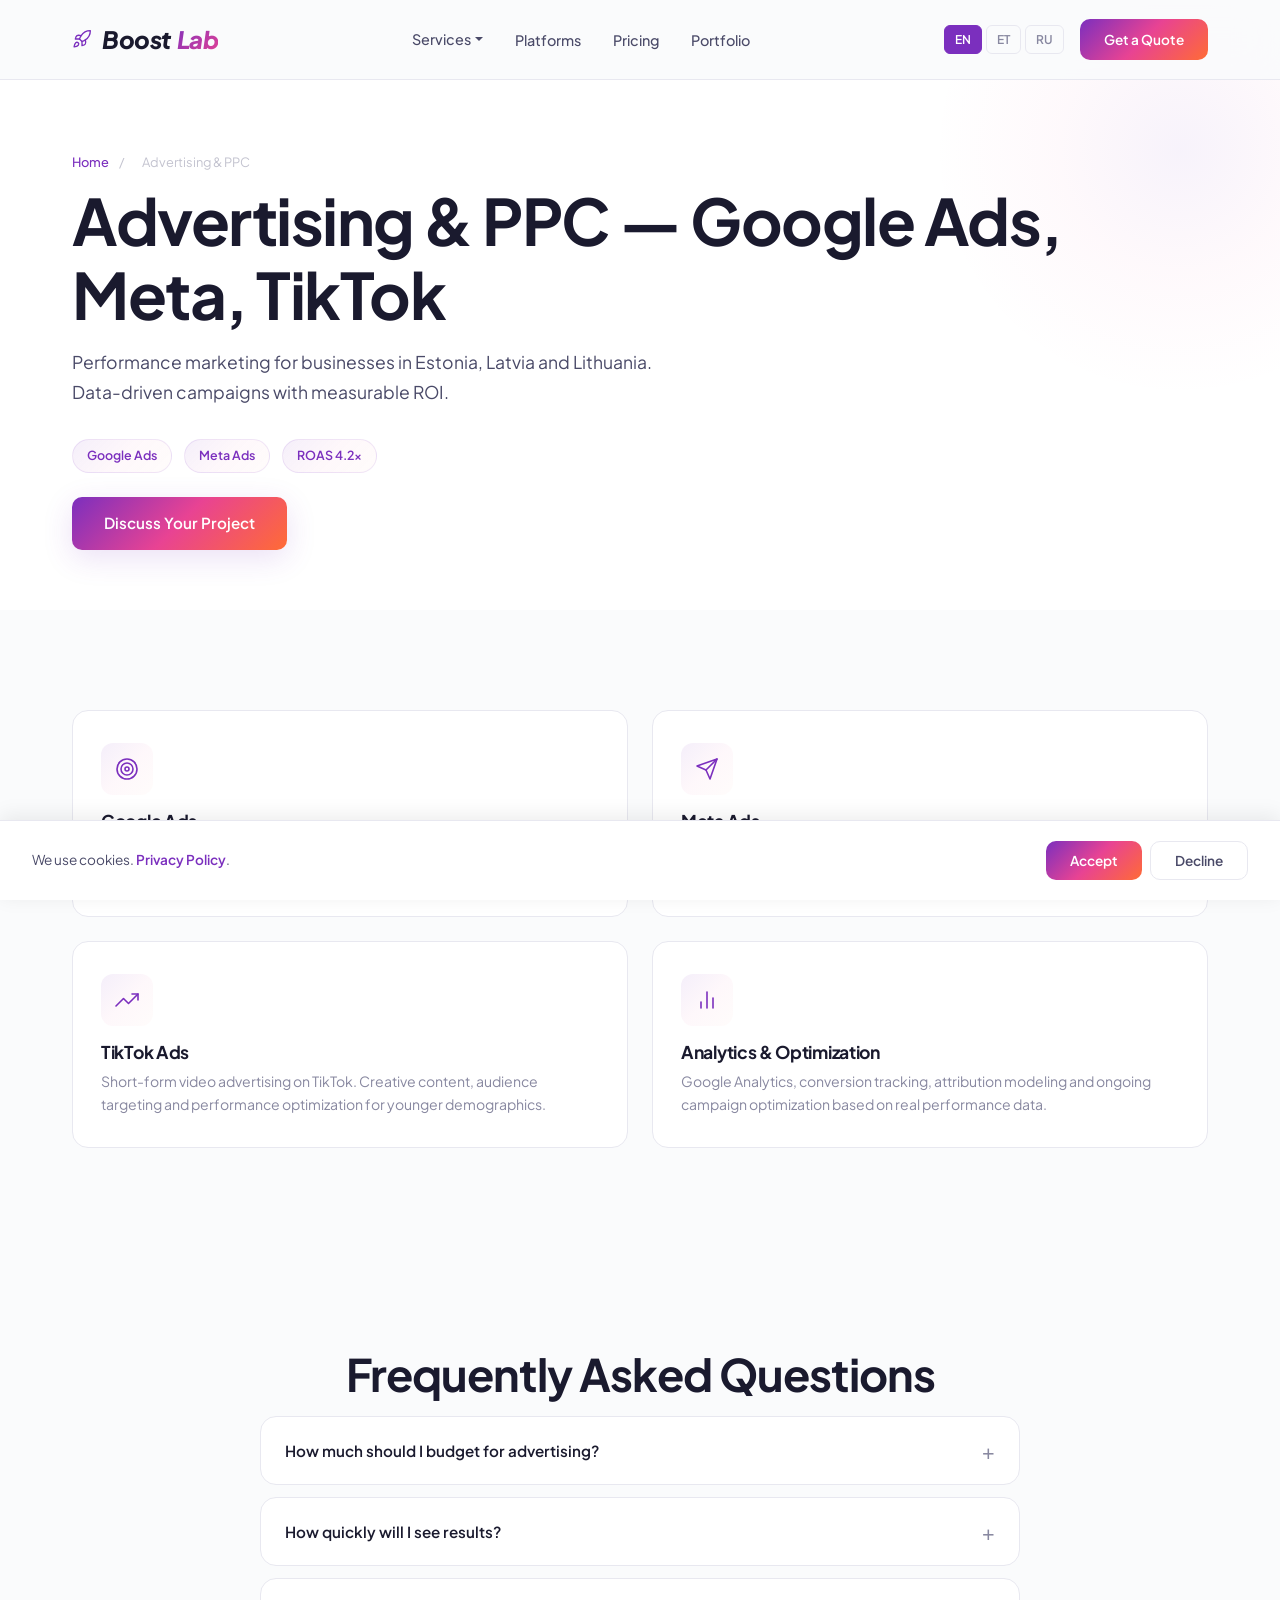
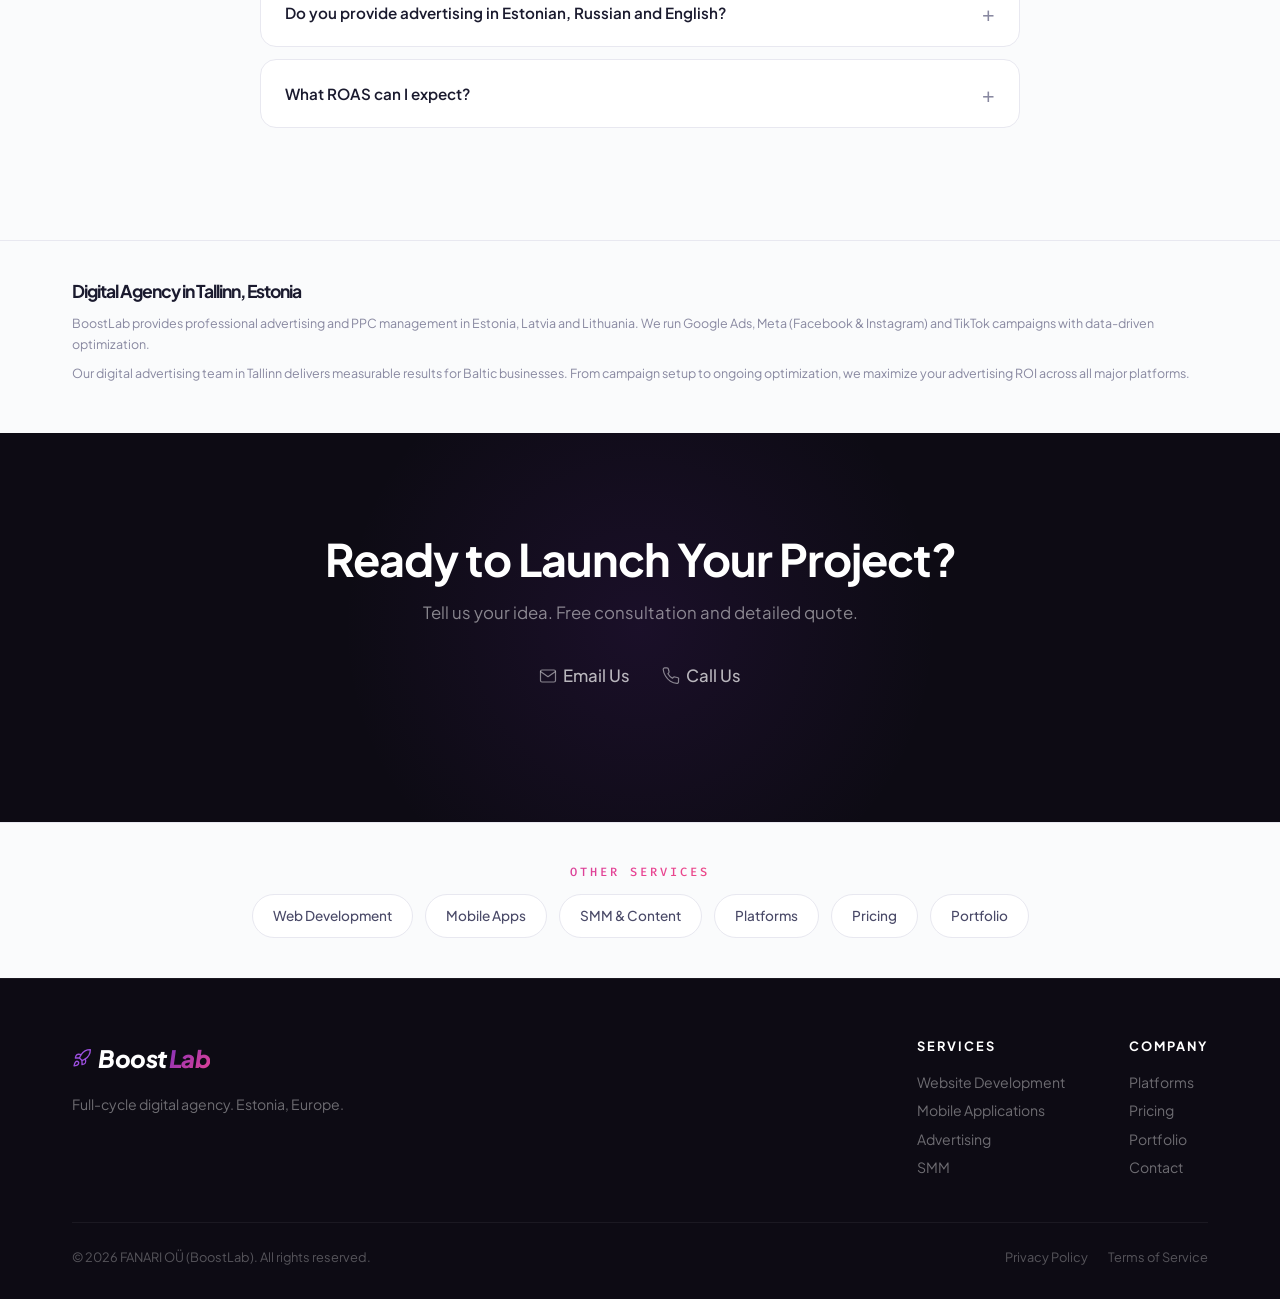
==== advertising.html @ 58efa687 "update" ====
<!DOCTYPE html>
<html lang="en">
<head>
  <meta charset="UTF-8">
  <meta name="viewport" content="width=device-width, initial-scale=1.0">
  <title>Google Ads & PPC Advertising Estonia | BoostLab</title>
  <meta name="description" content="Google Ads, Meta and TikTok advertising in Estonia. PPC campaign setup and management with measurable ROI.">
  <meta name="robots" content="index, follow">
  <meta name="author" content="BoostLab">
  <meta name="theme-color" content="#0f172a">
  <link rel="canonical" href="https://boostlab.lt/advertising.html">
  <link rel="alternate" hreflang="en" href="https://boostlab.lt/advertising.html">
  <link rel="alternate" hreflang="et" href="https://boostlab.lt/advertising.html">
  <link rel="alternate" hreflang="ru" href="https://boostlab.lt/advertising.html">
  <link rel="alternate" hreflang="x-default" href="https://boostlab.lt/advertising.html">
  <meta property="og:title" content="Google Ads & PPC | BoostLab Estonia">
  <meta property="og:description" content="Performance marketing and PPC advertising in the Baltic region.">
  <meta property="og:type" content="website">
  <meta property="og:url" content="https://boostlab.lt/advertising.html">
  <meta property="og:image" content="https://boostlab.lt/og-image.jpg">
  <meta property="og:image:width" content="1200">
  <meta property="og:image:height" content="630">
  <link rel="icon" type="image/png" href="logo.png">
  <link rel="preconnect" href="https://fonts.googleapis.com">
  <link rel="preconnect" href="https://fonts.gstatic.com" crossorigin>
  <link href="https://fonts.googleapis.com/css2?family=Plus+Jakarta+Sans:wght@300;400;500;600;700;800&family=Fira+Code:wght@400;500&display=swap" rel="stylesheet">
  <link rel="stylesheet" href="style.css">
  <script async src="https://www.googletagmanager.com/gtag/js?id=G-5F8H438EKX"></script>
  <script>window.dataLayer=window.dataLayer||[];function gtag(){dataLayer.push(arguments);}gtag("js",new Date());gtag("config","G-5F8H438EKX");gtag("config","AW-18015999232");gtag("config","GT-TQDGLZ8J");</script>
  <script>!function(f,b,e,v,n,t,s){if(f.fbq)return;n=f.fbq=function(){n.callMethod?n.callMethod.apply(n,arguments):n.queue.push(arguments)};if(!f._fbq)f._fbq=n;n.push=n;n.loaded=!0;n.version="2.0";n.queue=[];t=b.createElement(e);t.async=!0;t.src=v;s=b.getElementsByTagName(e)[0];s.parentNode.insertBefore(t,s)}(window,document,"script","https://connect.facebook.net/en_US/fbevents.js");fbq("init","137665235020353");fbq("track","PageView");</script>
  <script type="application/ld+json">{"@context":"https://schema.org","@type":"Service","name":"Digital Advertising & PPC","provider":{"@type":"Organization","name":"BoostLab","url":"https://boostlab.lt"},"description":"Google Ads, Meta and TikTok advertising in Estonia, Latvia and Lithuania","areaServed":[{"@type":"Country","name":"Estonia"},{"@type":"Country","name":"Latvia"},{"@type":"Country","name":"Lithuania"}],"serviceType":"Digital Advertising"}</script>
</head>
<body data-page="advertising">

<svg style="display:none" xmlns="http://www.w3.org/2000/svg"><defs>
  <symbol id="i-trend" viewBox="0 0 24 24" fill="none" stroke="currentColor" stroke-width="1.6" stroke-linecap="round" stroke-linejoin="round"><polyline points="23 6 13.5 15.5 8.5 10.5 1 18"/><polyline points="17 6 23 6 23 12"/></symbol>
  <symbol id="i-target" viewBox="0 0 24 24" fill="none" stroke="currentColor" stroke-width="1.6" stroke-linecap="round" stroke-linejoin="round"><circle cx="12" cy="12" r="10"/><circle cx="12" cy="12" r="6"/><circle cx="12" cy="12" r="2"/></symbol>
  <symbol id="i-send" viewBox="0 0 24 24" fill="none" stroke="currentColor" stroke-width="1.6" stroke-linecap="round" stroke-linejoin="round"><line x1="22" y1="2" x2="11" y2="13"/><polygon points="22 2 15 22 11 13 2 9 22 2"/></symbol>
  <symbol id="i-chart" viewBox="0 0 24 24" fill="none" stroke="currentColor" stroke-width="1.6" stroke-linecap="round" stroke-linejoin="round"><line x1="18" y1="20" x2="18" y2="10"/><line x1="12" y1="20" x2="12" y2="4"/><line x1="6" y1="20" x2="6" y2="14"/></symbol>
  <symbol id="i-rocket" viewBox="0 0 24 24" fill="none" stroke="currentColor" stroke-width="1.6" stroke-linecap="round" stroke-linejoin="round"><path d="M4.5 16.5c-1.5 1.26-2 5-2 5s3.74-.5 5-2c.71-.84.7-2.13-.09-2.91a2.18 2.18 0 0 0-2.91-.09z"/><path d="M12 15l-3-3a22 22 0 0 1 2-3.95A12.88 12.88 0 0 1 22 2c0 2.72-.78 7.5-6 11a22.35 22.35 0 0 1-4 2z"/><path d="M9 12H4s.55-3.03 2-4c1.62-1.08 5 0 5 0"/><path d="M12 15v5s3.03-.55 4-2c1.08-1.62 0-5 0-5"/></symbol>
  <symbol id="i-mail" viewBox="0 0 24 24" fill="none" stroke="currentColor" stroke-width="1.6" stroke-linecap="round" stroke-linejoin="round"><path d="M4 4h16c1.1 0 2 .9 2 2v12c0 1.1-.9 2-2 2H4c-1.1 0-2-.9-2-2V6c0-1.1.9-2 2-2z"/><polyline points="22,6 12,13 2,6"/></symbol>
  <symbol id="i-phone" viewBox="0 0 24 24" fill="none" stroke="currentColor" stroke-width="1.6" stroke-linecap="round" stroke-linejoin="round"><path d="M22 16.92v3a2 2 0 0 1-2.18 2 19.79 19.79 0 0 1-8.63-3.07A19.5 19.5 0 0 1 4.69 12a19.79 19.79 0 0 1-3.07-8.67A2 2 0 0 1 3.6 1.22h3a2 2 0 0 1 2 1.72c.127.96.361 1.903.7 2.81a2 2 0 0 1-.45 2.11L7.91 9a16 16 0 0 0 6 6l1.27-1.27a2 2 0 0 1 2.11-.45c.907.339 1.85.573 2.81.7A2 2 0 0 1 22 16.92z"/></symbol>
</defs></svg>

<nav><div class="nav-inner">
  <a href="/" class="nav-logo"><svg width="20" height="20" class="logo-svg-icon"><use href="#i-rocket"/></svg><span class="logo-boost">Boost</span><span class="logo-lab">Lab</span></a>
  <ul class="nav-links">
    <li class="nav-dropdown"><a href="#" data-i="nav.services">Services</a><div class="nav-dd-menu"><div class="nav-dd-inner"><a href="/web-development.html" data-i="nav.dd.web">Web Development</a><a href="/mobile-apps.html" data-i="nav.dd.mobile">Mobile Apps</a><a href="/advertising.html" data-i="nav.dd.ads">Advertising & PPC</a><a href="/smm-marketing.html" data-i="nav.dd.smm">SMM & Content</a></div></div></li>
    <li><a href="/platforms.html" data-i="nav.platforms">Platforms</a></li>
    <li><a href="/pricing.html" data-i="nav.pricing">Pricing</a></li>
    <li><a href="/#portfolio" data-i="nav.portfolio">Portfolio</a></li>
  </ul>
  <div class="nav-right"><div class="lang-switch"><button class="lang-btn active" data-lang="en">EN</button><button class="lang-btn" data-lang="et">ET</button><button class="lang-btn" data-lang="ru">RU</button></div><a href="/#contact" class="nav-cta" data-i="nav.cta">Get a Quote</a></div>
  <button class="burger" id="burger" aria-label="Menu"><span></span><span></span><span></span></button>
</div></nav>
<div class="mob-menu" id="mobMenu"><a href="/web-development.html" data-i="nav.dd.web">Web Development</a><a href="/mobile-apps.html" data-i="nav.dd.mobile">Mobile Apps</a><a href="/advertising.html" data-i="nav.dd.ads">Advertising & PPC</a><a href="/smm-marketing.html" data-i="nav.dd.smm">SMM & Content</a><a href="/platforms.html" data-i="nav.platforms">Platforms</a><a href="/pricing.html" data-i="nav.pricing">Pricing</a><a href="/#portfolio" data-i="nav.portfolio">Portfolio</a><a href="/#contact" class="nav-cta" data-i="nav.cta">Get a Quote</a><div class="lang-switch" style="margin-top:16px"><button class="lang-btn active" data-lang="en">EN</button><button class="lang-btn" data-lang="et">ET</button><button class="lang-btn" data-lang="ru">RU</button></div></div>

<section class="page-hero"><div class="container">
  <div class="breadcrumbs"><a href="/" data-i="bc.home">Home</a> <span>/</span> <span data-i="nav.dd.ads">Advertising & PPC</span></div>
  <h1 data-i="ads.h1">Advertising & PPC — Google Ads, Meta, TikTok</h1>
  <p class="page-hero-sub" data-i="ads.sub">Performance marketing for businesses in Estonia, Latvia and Lithuania. Data-driven campaigns with measurable ROI.</p>
  <div class="page-hero-badges"><span class="page-hero-badge" data-i="ads.b1">Google Ads</span><span class="page-hero-badge" data-i="ads.b2">Meta Ads</span><span class="page-hero-badge" data-i="ads.b3">ROAS 4.2x</span></div>
  <a href="/#contact" class="btn btn-primary" data-i="hero.cta1">Discuss Your Project</a>
</div></section>

<section class="alt-bg"><div class="container"><div class="feature-grid">
  <div class="feature-block reveal"><div class="card-icon"><svg width="24" height="24"><use href="#i-target"/></svg></div><h3 data-i="ads.f1t">Google Ads</h3><p data-i="ads.f1d">Search, display and shopping campaigns. Keyword research, ad copywriting, bid optimization and conversion tracking for maximum ROI.</p></div>
  <div class="feature-block reveal"><div class="card-icon"><svg width="24" height="24"><use href="#i-send"/></svg></div><h3 data-i="ads.f2t">Meta Ads</h3><p data-i="ads.f2d">Facebook and Instagram advertising. Audience targeting, creative design, A/B testing and retargeting campaigns.</p></div>
  <div class="feature-block reveal"><div class="card-icon"><svg width="24" height="24"><use href="#i-trend"/></svg></div><h3 data-i="ads.f3t">TikTok Ads</h3><p data-i="ads.f3d">Short-form video advertising on TikTok. Creative content, audience targeting and performance optimization for younger demographics.</p></div>
  <div class="feature-block reveal"><div class="card-icon"><svg width="24" height="24"><use href="#i-chart"/></svg></div><h3 data-i="ads.f4t">Analytics & Optimization</h3><p data-i="ads.f4d">Google Analytics, conversion tracking, attribution modeling and ongoing campaign optimization based on real performance data.</p></div>
</div></div></section>

<section class="alt-bg"><div class="container">
  <div class="center"><h2 class="section-title" data-i="pg.faq">Frequently Asked Questions</h2></div>
  <div class="faq-list">
    <div class="faq-item"><button class="faq-q" data-i="ads.faq1q">How much should I budget for advertising?</button><div class="faq-a"><div class="faq-a-inner" data-i="ads.faq1a">We recommend starting with at least €500-1000/month for ad spend plus our management fee. Optimal budgets depend on your industry and goals.</div></div></div>
    <div class="faq-item"><button class="faq-q" data-i="ads.faq2q">How quickly will I see results?</button><div class="faq-a"><div class="faq-a-inner" data-i="ads.faq2a">Google Ads can generate leads from day one. Meta campaigns typically need 2-4 weeks of optimization. Full results are visible after 1-2 months.</div></div></div>
    <div class="faq-item"><button class="faq-q" data-i="ads.faq3q">Do you provide advertising in Estonian, Russian and English?</button><div class="faq-a"><div class="faq-a-inner" data-i="ads.faq3a">Yes, we create multilingual ad campaigns targeting different audiences in Estonia, Latvia, Lithuania and across Europe.</div></div></div>
    <div class="faq-item"><button class="faq-q" data-i="ads.faq4q">What ROAS can I expect?</button><div class="faq-a"><div class="faq-a-inner" data-i="ads.faq4a">Average ROAS across our clients is 4.2x, meaning €4.20 revenue for every €1 spent on ads. Results vary by industry and product.</div></div></div>
  </div>
</div></section>

<section class="seo-text"><div class="container"><h2 data-i="seo.title">Digital Agency in Tallinn, Estonia</h2><p data-i="ads.seo1">BoostLab provides professional advertising and PPC management in Estonia, Latvia and Lithuania. We run Google Ads, Meta (Facebook & Instagram) and TikTok campaigns with data-driven optimization.</p><p data-i="ads.seo2">Our digital advertising team in Tallinn delivers measurable results for Baltic businesses. From campaign setup to ongoing optimization, we maximize your advertising ROI across all major platforms.</p></div></section>

<section class="cta-section"><div class="container"><h2 data-i="cta.t">Ready to Launch Your Project?</h2><p data-i="cta.d">Tell us your idea. Free consultation and detailed quote.</p><div class="cta-contacts"><a href="mailto:info@boostlab.lt" class="cta-ci"><svg width="18" height="18"><use href="#i-mail"/></svg> <span data-i="cta.e">Email Us</span></a><a href="tel:+37256825854" class="cta-ci"><svg width="18" height="18"><use href="#i-phone"/></svg> <span data-i="cta.call">Call Us</span></a></div></div></section>

<section class="internal-links"><div class="container center"><div class="section-label" data-i="pg.other">Other Services</div><div class="links-grid"><a href="/web-development.html" class="link-pill" data-i="nav.dd.web">Web Development</a><a href="/mobile-apps.html" class="link-pill" data-i="nav.dd.mobile">Mobile Apps</a><a href="/smm-marketing.html" class="link-pill" data-i="nav.dd.smm">SMM & Content</a><a href="/platforms.html" class="link-pill" data-i="nav.platforms">Platforms</a><a href="/pricing.html" class="link-pill" data-i="nav.pricing">Pricing</a><a href="/#portfolio" class="link-pill" data-i="nav.portfolio">Portfolio</a></div></div></section>

<footer><div class="container"><div class="footer-top"><div class="footer-brand"><div class="footer-logo"><svg width="20" height="20" class="logo-svg-icon" style="color:#9B4FDE"><use href="#i-rocket"/></svg><span class="logo-boost" style="color:#fff">Boost</span><span class="logo-lab">Lab</span></div><p data-i="ft.d">Full-cycle digital agency. Estonia, Europe.</p></div><div class="footer-cols"><div class="footer-col"><h4 data-i="ft.srv">Services</h4><a href="/web-development.html" data-i="s1t">Website Development</a><a href="/mobile-apps.html" data-i="s2t">Mobile Applications</a><a href="/advertising.html" data-i="s3t">Advertising</a><a href="/smm-marketing.html" data-i="s4t">SMM</a></div><div class="footer-col"><h4 data-i="ft.co">Company</h4><a href="/platforms.html" data-i="nav.platforms">Platforms</a><a href="/pricing.html" data-i="nav.pricing">Pricing</a><a href="/#portfolio" data-i="nav.portfolio">Portfolio</a><a href="/#contact" data-i="ft.cnt">Contact</a></div></div></div><div class="footer-bottom"><p>&copy; 2026 FANARI O&Uuml; (BoostLab). <span data-i="ft.r">All rights reserved.</span></p><div class="footer-legal"><a href="/privacy.html" data-i="ft.pp">Privacy Policy</a><a href="/terms.html" data-i="ft.tos">Terms of Service</a></div></div></div></footer>

<div class="cookie-banner" id="cookieBanner"><p class="cookie-text" data-ih="ck.t">We use cookies. <a href="/privacy.html">Privacy Policy</a>.</p><div class="cookie-btns"><button class="cookie-accept" id="cookieAccept" data-i="ck.a">Accept</button><button class="cookie-decline" id="cookieDecline" data-i="ck.d">Decline</button></div></div>
<script src="i18n.js"></script>
<script src="main.js"></script>
</body>
</html>
---- style.css ----
/* ============================================
   BoostLab - style.css
   Fonts: Plus Jakarta Sans, Fira Code (OFL)
   Colors: Purple/Pink/Orange brand palette
   ============================================ */

/* === RESET & VARIABLES === */
*,*::before,*::after{margin:0;padding:0;box-sizing:border-box}
:root {
    --purple: #7B2FBE;
    --purple-deep: #5B1F94;
    --purple-light: #9B4FDE;
    --orange: #FF6B35;
    --orange-warm: #FF8C42;
    --pink: #E84393;
    --gradient: linear-gradient(135deg, #7B2FBE 0%, #E84393 50%, #FF6B35 100%);
    --gradient-subtle: linear-gradient(135deg, rgba(123,47,190,0.08), rgba(232,67,147,0.04), rgba(255,107,53,0.02));
    --bg: #FAFBFC;
    --bg-white: #FFFFFF;
    --bg-dark: #0D0B14;
    --text-dark: #1A1A2E;
    --text-body: #4A4A68;
    --text-light: #8888A0;
    --border: #E8E8F0;
    --border-hover: #D0D0E0;
    --shadow: 0 4px 16px rgba(0,0,0,0.06);
    --shadow-purple: 0 8px 30px rgba(123,47,190,0.15);
    --radius: 16px;
    --radius-sm: 10px;
    --font: 'Plus Jakarta Sans', 'DM Sans', -apple-system, BlinkMacSystemFont, sans-serif;
    --font-mono: 'Fira Code', monospace;
    --max-w: 1200px;
    --nav-h: 80px;
}

html { scroll-behavior: smooth }
body {
    font-family: var(--font);
    color: var(--text-body);
    background: var(--bg);
    line-height: 1.6;
    -webkit-font-smoothing: antialiased;
    overflow-x: hidden;
}
img { max-width: 100%; display: block }
a { text-decoration: none; color: inherit }
ul { list-style: none }

/* === TYPOGRAPHY === */
h1, h2, h3, h4 { color: var(--text-dark); font-weight: 700; line-height: 1.15 }
h1 { font-size: clamp(2.4rem, 5.5vw, 4rem); letter-spacing: -1.5px }
h2 { font-size: clamp(1.8rem, 3.5vw, 2.8rem); letter-spacing: -1px }
h3 { font-size: 1.25rem; letter-spacing: -0.3px }

/* === LAYOUT === */
.container { max-width: var(--max-w); margin: 0 auto; padding: 0 32px }
section { padding: 100px 0 }
.center { text-align: center }
.center-desc { text-align: center; margin-left: auto; margin-right: auto }
.alt-bg { background: var(--bg) }

.section-label {
    font-family: var(--font-mono);
    font-size: 0.75rem;
    font-weight: 500;
    text-transform: uppercase;
    letter-spacing: 3px;
    background: var(--gradient);
    -webkit-background-clip: text;
    -webkit-text-fill-color: transparent;
    background-clip: text;
    margin-bottom: 12px;
}
.section-title { margin-bottom: 16px }
.section-desc {
    color: var(--text-light);
    font-size: 1.05rem;
    max-width: 560px;
    line-height: 1.7;
    margin-bottom: 48px;
    font-weight: 400;
}

.grid-2 { display: grid; grid-template-columns: repeat(2, 1fr); gap: 20px }
.grid-3 { display: grid; grid-template-columns: repeat(3, 1fr); gap: 20px }
.grid-4 { display: grid; grid-template-columns: repeat(4, 1fr); gap: 24px }

/* === BUTTONS === */
.btn {
    display: inline-flex; align-items: center; gap: 8px;
    padding: 14px 32px; border-radius: var(--radius-sm);
    font-weight: 600; font-size: 0.95rem;
    transition: all 0.3s ease; cursor: pointer;
    border: none; font-family: var(--font);
}
.btn-primary {
    background: var(--gradient); color: #fff;
    box-shadow: var(--shadow-purple);
}
.btn-primary:hover { transform: translateY(-2px); box-shadow: 0 12px 36px rgba(123,47,190,0.25) }
.btn-outline {
    background: transparent; color: var(--text-dark);
    border: 1.5px solid var(--border);
}
.btn-outline:hover { border-color: var(--purple); color: var(--purple) }
.btn-outline-light { color: #fff; border-color: rgba(255,255,255,0.2) }
.btn-outline-light:hover { border-color: #fff; color: #fff }

/* === NAVIGATION === */
nav {
    position: fixed; top: 0; left: 0; right: 0; z-index: 1000;
    height: var(--nav-h);
    background: rgba(250,251,252,0.85);
    backdrop-filter: blur(20px);
    border-bottom: 1px solid var(--border);
}
.nav-inner {
    max-width: var(--max-w); margin: 0 auto; padding: 0 32px;
    height: 100%; display: flex; align-items: center; justify-content: space-between;
}
.nav-logo { display: flex; align-items: center; gap: 2px; font-size: 1.5rem; font-weight: 800; letter-spacing: -0.5px; font-style: italic; text-decoration: none }
.logo-icon { font-style: normal; font-size: 1.3rem; margin-right: 4px }
.logo-boost { color: var(--text-dark) }
.logo-lab { background: linear-gradient(135deg, #7B2FBE, #E84393); -webkit-background-clip: text; -webkit-text-fill-color: transparent; background-clip: text }
.footer-logo { display: flex; align-items: center; gap: 2px; font-size: 1.5rem; font-weight: 800; letter-spacing: -0.5px; font-style: italic; margin-bottom: 16px }
.footer-logo .logo-boost { color: #fff }
.footer-logo .logo-icon { font-style: normal; font-size: 1.3rem; margin-right: 4px }


.nav-links { display: flex; align-items: center; gap: 32px }
.nav-links a { font-size: 0.9rem; font-weight: 500; color: var(--text-body); transition: color 0.3s }
.nav-links a:hover { color: var(--purple) }
.nav-right { display: flex; align-items: center; gap: 16px }

.lang-switch { display: flex; gap: 4px }
.lang-btn {
    padding: 6px 10px; border-radius: 6px; font-size: 0.75rem; font-weight: 600;
    background: transparent; border: 1px solid var(--border); color: var(--text-light);
    cursor: pointer; transition: all 0.2s; font-family: var(--font);
}
.lang-btn.active { background: var(--purple); color: #fff; border-color: var(--purple) }
.lang-btn:hover:not(.active) { border-color: var(--purple); color: var(--purple) }

.nav-cta {
    background: var(--gradient); color: #fff;
    padding: 10px 24px; border-radius: var(--radius-sm);
    font-weight: 600; font-size: 0.85rem;
    transition: all 0.3s; border: none; cursor: pointer; font-family: var(--font);
}
.nav-cta:hover { box-shadow: var(--shadow-purple); transform: translateY(-1px) }

.burger { display: none; background: none; border: none; cursor: pointer; padding: 4px; flex-direction: column; gap: 5px }
.burger span { width: 22px; height: 2px; background: var(--text-dark); border-radius: 2px; transition: all 0.3s }

.mob-menu { display: none }
.mob-menu.open {
    display: flex; flex-direction: column; gap: 16px;
    position: fixed; top: var(--nav-h); left: 0; right: 0; bottom: 0;
    background: rgba(250,251,252,0.98); backdrop-filter: blur(20px);
    padding: 32px; z-index: 999;
}
.mob-menu a { font-size: 1.1rem; font-weight: 600; color: var(--text-dark); padding: 12px 0; border-bottom: 1px solid var(--border) }

/* === HERO === */
.hero {
    min-height: 100vh; display: flex; align-items: center;
    padding-top: var(--nav-h); position: relative; overflow: hidden; background: #fff;
}
.hero::before {
    content: ''; position: absolute; top: -200px; right: -200px;
    width: 700px; height: 700px; border-radius: 50%;
    background: radial-gradient(circle, rgba(123,47,190,0.06), rgba(232,67,147,0.03), transparent 70%);
    pointer-events: none;
}
.hero .container { display: flex; align-items: center; gap: 60px; position: relative; z-index: 1 }
.hero-text { flex: 1 }
.hero-visual { flex: 1; display: flex; justify-content: center }

.hero-badge {
    display: inline-flex; align-items: center; gap: 8px;
    background: var(--gradient-subtle); border: 1px solid rgba(123,47,190,0.12);
    padding: 8px 18px; border-radius: 50px; font-size: 0.8rem; font-weight: 600;
    color: var(--purple); margin-bottom: 24px;
}
.hero-badge::before {
    content: ''; width: 6px; height: 6px; background: var(--purple);
    border-radius: 50%; animation: pulse-dot 2s ease-in-out infinite;
}
@keyframes pulse-dot {
    0%, 100% { opacity: 1; transform: scale(1) }
    50% { opacity: 0.5; transform: scale(1.4) }
}

.gradient-text {
    background: var(--gradient);
    -webkit-background-clip: text; -webkit-text-fill-color: transparent; background-clip: text;
}
.hero-sub { font-size: 1.15rem; color: var(--text-body); max-width: 520px; margin-bottom: 36px; line-height: 1.7; font-weight: 400 }
.hero-buttons { display: flex; gap: 12px; flex-wrap: wrap; margin-bottom: 48px }
.hero-stats { display: flex; gap: 40px }
.stat-num { font-size: 1.8rem; font-weight: 800; color: var(--text-dark); letter-spacing: -1px }
.stat-label { font-size: 0.8rem; color: var(--text-light); font-weight: 500 }

/* Hero floating cards */
.hero-cards { position: relative; width: 420px; height: 420px }
.float-card {
    position: absolute; background: var(--bg-white); border: 1px solid var(--border);
    border-radius: var(--radius); padding: 20px 24px; box-shadow: var(--shadow);
    transition: transform 0.3s;
}
.float-card:hover { transform: translateY(-4px) !important }
.fc1 { top: 0; left: 20px; animation: float-a 6s ease-in-out infinite }
.fc2 { top: 80px; right: 0; animation: float-b 7s ease-in-out infinite }
.fc3 { bottom: 80px; left: 0; animation: float-a 5s ease-in-out infinite 1s }
.fc4 { bottom: 0; right: 40px; animation: float-b 8s ease-in-out infinite 0.5s }
@keyframes float-a { 0%,100% { transform: translateY(0) } 50% { transform: translateY(-12px) } }
@keyframes float-b { 0%,100% { transform: translateY(0) } 50% { transform: translateY(-8px) } }
.fc-icon { font-size: 1.4rem; margin-bottom: 8px }
.fc-title { font-size: 0.85rem; font-weight: 700; color: var(--text-dark); margin-bottom: 2px }
.fc-sub { font-size: 0.75rem; color: var(--text-light) }
.fc-bar { height: 4px; border-radius: 2px; background: var(--border); margin-top: 10px; overflow: hidden }
.fc-bar-fill { height: 100%; border-radius: 2px; background: var(--gradient) }

/* === TRUST BAR === */
.trust-bar { padding: 48px 0; border-top: 1px solid var(--border); border-bottom: 1px solid var(--border); background: var(--bg-white) }
.trust-inner { text-align: center }
.trust-label { font-size: 0.8rem; color: var(--text-light); font-weight: 500; text-transform: uppercase; letter-spacing: 2px; margin-bottom: 24px }
.trust-logos { display: flex; align-items: center; justify-content: center; gap: 48px; flex-wrap: wrap; opacity: 0.3; filter: grayscale(1) }
.trust-logos span { font-size: 1.3rem; font-weight: 800; letter-spacing: -0.5px; color: var(--text-dark) }

/* === SERVICE CARDS === */
.service-card {
    background: var(--bg-white); border: 1px solid var(--border); border-radius: var(--radius);
    padding: 36px 32px; transition: all 0.3s ease; position: relative; overflow: hidden;
}
.service-card::after {
    content: ''; position: absolute; top: 0; left: 0; right: 0; height: 3px;
    background: var(--gradient); opacity: 0; transition: opacity 0.3s;
}
.service-card:hover { border-color: var(--border-hover); box-shadow: var(--shadow); transform: translateY(-4px) }
.service-card:hover::after { opacity: 1 }
.card-icon {
    width: 52px; height: 52px; border-radius: 12px;
    background: var(--gradient-subtle); display: flex; align-items: center; justify-content: center;
    font-size: 1.4rem; margin-bottom: 20px;
    color: var(--purple);
}
.card-icon svg { flex-shrink: 0 }
.fc-icon { color: var(--purple) }
.fc-icon svg { display: block }
.sup-icon { color: var(--purple) }
.sup-icon svg { display: block }
.ready-icon {
    width: 52px; height: 52px; border-radius: 12px;
    background: rgba(255,255,255,0.08); border: 1px solid rgba(255,255,255,0.12);
    display: flex; align-items: center; justify-content: center;
    color: rgba(255,255,255,0.7); margin-bottom: 16px;
}
.ready-icon svg { display: block }
/* Logo SVG icon */
.logo-svg-icon { color: var(--purple); flex-shrink: 0; margin-right: 4px }
.nav-logo { gap: 6px }
/* Price list SVG checkmarks */
.price-features li { font-size: 0.88rem; color: var(--text-body); padding: 7px 0; display: flex; align-items: center; gap: 10px; border-bottom: 1px solid var(--border) }
.price-features li svg { flex-shrink: 0; color: var(--purple) }
.price-features li span { flex: 1 }
/* CTA contact SVG icons */
.cta-ci svg { flex-shrink: 0; opacity: 0.7 }
.service-card p { font-size: 0.9rem; color: var(--text-light); line-height: 1.6 }
.tags { display: flex; flex-wrap: wrap; gap: 6px; margin-top: 16px }
.tag {
    font-size: 0.7rem; font-weight: 600; padding: 4px 10px; border-radius: 50px;
    background: rgba(123,47,190,0.06); color: var(--purple);
}

/* === DARK SECTION (Ready Projects) === */
.dark-section { background: var(--bg-dark); color: #fff; position: relative; overflow: hidden }
.dark-section::before {
    content: ''; position: absolute; top: 0; right: 0; width: 600px; height: 600px;
    background: radial-gradient(circle, rgba(123,47,190,0.15), transparent 70%); pointer-events: none;
}
.dark-section .section-title { color: #fff }
.dark-section .section-desc { color: rgba(255,255,255,0.5) }

.ready-card {
    background: rgba(255,255,255,0.04); border: 1px solid rgba(255,255,255,0.08);
    border-radius: var(--radius); padding: 36px 32px; transition: all 0.4s ease;
}
.ready-card:hover { background: rgba(255,255,255,0.07); border-color: rgba(123,47,190,0.4); transform: translateY(-4px) }
.ready-emoji { font-size: 2rem; margin-bottom: 16px } /* legacy, now replaced by .ready-icon */
.ready-card h3 { color: #fff; margin-bottom: 8px; font-size: 1.15rem }
.ready-card > p { color: rgba(255,255,255,0.5); font-size: 0.88rem; line-height: 1.6; margin-bottom: 20px }
.ready-price {
    font-size: 1.6rem; font-weight: 800;
    background: var(--gradient); -webkit-background-clip: text; -webkit-text-fill-color: transparent; background-clip: text;
    margin-bottom: 4px;
}
.ready-note { font-size: 0.78rem; color: rgba(255,255,255,0.35) }
.ready-features { margin-top: 16px; display: flex; flex-direction: column; gap: 6px }
.ready-features span { font-size: 0.82rem; color: rgba(255,255,255,0.55); display: flex; align-items: center; gap: 8px }
.ready-features span::before { content: '\2713'; color: var(--purple-light); font-weight: 700; font-size: 0.75rem }

.addon-bar {
    margin-top: 40px; padding: 28px 32px;
    background: rgba(255,255,255,0.03); border: 1px solid rgba(255,255,255,0.08);
    border-radius: var(--radius); display: flex; align-items: center; justify-content: space-between;
    flex-wrap: wrap; gap: 20px; position: relative; z-index: 1;
}
.addon-text h4 { color: #fff; font-size: 1rem; margin-bottom: 4px }
.addon-text p { color: rgba(255,255,255,0.4); font-size: 0.88rem }
.addon-prices { display: flex; gap: 24px }
.addon-item { text-align: center }
.addon-val { font-size: 1.2rem; font-weight: 800; color: #fff }
.addon-label { font-size: 0.72rem; color: rgba(255,255,255,0.4); text-transform: uppercase; letter-spacing: 1px }

/* === PRICING CARDS === */
.price-card {
    background: var(--bg-white); border: 1px solid var(--border); border-radius: var(--radius);
    padding: 40px 32px; transition: all 0.3s ease; position: relative;
}
.price-card.featured { border-color: var(--purple); box-shadow: var(--shadow-purple) }
.price-badge {
    position: absolute; top: -1px; right: 24px;
    background: var(--gradient); color: #fff; font-size: 0.68rem; font-weight: 700;
    padding: 6px 14px; border-radius: 0 0 8px 8px; text-transform: uppercase; letter-spacing: 1px;
}
.price-tier { font-size: 0.8rem; font-weight: 700; text-transform: uppercase; letter-spacing: 2px; color: var(--purple); margin-bottom: 8px }
.price-value { font-size: 2.4rem; font-weight: 800; color: var(--text-dark); letter-spacing: -1px; margin-bottom: 4px }
.price-desc { font-size: 0.88rem; color: var(--text-light); margin-bottom: 24px; line-height: 1.6 }
.price-features { margin-bottom: 28px }
.price-btn { display: block; text-align: center; padding: 13px; border-radius: var(--radius-sm); font-weight: 600; font-size: 0.9rem; transition: all 0.3s }
.price-card:not(.featured) .price-btn { border: 1.5px solid var(--border); color: var(--text-dark) }
.price-card:not(.featured) .price-btn:hover { border-color: var(--purple); color: var(--purple) }
.price-card.featured .price-btn { background: var(--gradient); color: #fff; box-shadow: var(--shadow-purple) }
.pricing-note { text-align: center; margin-top: 32px; padding: 20px; background: var(--gradient-subtle); border-radius: var(--radius-sm); font-size: 0.9rem; color: var(--text-body) }

/* === SMM CARDS === */
.smm-card {
    background: var(--bg-white); border: 1px solid var(--border); border-radius: var(--radius);
    padding: 36px 32px; transition: all 0.3s ease;
}
.smm-card:hover { border-color: var(--border-hover); box-shadow: var(--shadow); transform: translateY(-3px) }
.smm-card.featured { border-color: var(--purple); box-shadow: var(--shadow-purple) }
.smm-tier { font-size: 0.78rem; font-weight: 700; text-transform: uppercase; letter-spacing: 2px; color: var(--orange); margin-bottom: 8px }
.smm-card.featured .smm-tier { color: var(--purple) }
.smm-price { font-size: 1.6rem; font-weight: 800; color: var(--text-dark); margin-bottom: 4px }
.smm-price span { font-size: 0.8rem; font-weight: 400; color: var(--text-light) }
.smm-card > p { font-size: 0.85rem; color: var(--text-light); margin-bottom: 20px; line-height: 1.6 }
.smm-features { margin-bottom: 24px }
.smm-features li { font-size: 0.85rem; color: var(--text-body); padding: 6px 0; display: flex; align-items: center; gap: 8px }
.smm-features li::before { content: '\2713'; color: var(--orange); font-weight: 700; font-size: 0.75rem }
.smm-card.featured .smm-features li::before { color: var(--purple) }

/* === CALCULATOR === */
.calc-wrapper {
    max-width: 800px; margin: 0 auto;
    background: var(--bg-white); border: 1px solid var(--border); border-radius: 20px;
    padding: 48px; box-shadow: 0 12px 40px rgba(0,0,0,0.08); position: relative; overflow: hidden;
}
.calc-wrapper::before { content: ''; position: absolute; top: 0; left: 0; right: 0; height: 4px; background: var(--gradient) }
.calc-group { margin-bottom: 28px }
.calc-label { font-size: 0.85rem; font-weight: 600; color: var(--text-dark); margin-bottom: 10px; display: block }
.calc-options { display: flex; flex-wrap: wrap; gap: 8px }
.calc-opt {
    padding: 10px 20px; border-radius: var(--radius-sm); font-size: 0.85rem; font-weight: 500;
    border: 1.5px solid var(--border); background: var(--bg); color: var(--text-body);
    cursor: pointer; transition: all 0.2s; font-family: var(--font);
}
.calc-opt:hover { border-color: var(--purple); color: var(--purple) }
.calc-opt.selected { background: var(--purple); color: #fff; border-color: var(--purple) }
.calc-checks { display: flex; flex-wrap: wrap; gap: 10px }
.calc-check {
    display: flex; align-items: center; gap: 8px;
    padding: 10px 16px; border-radius: var(--radius-sm);
    border: 1.5px solid var(--border); background: var(--bg);
    cursor: pointer; transition: all 0.2s; font-size: 0.85rem; color: var(--text-body);
}
.calc-check:hover { border-color: var(--purple) }
.calc-check.checked { border-color: var(--purple); background: rgba(123,47,190,0.05); color: var(--purple) }
.calc-check input { display: none }
.calc-divider { height: 1px; background: var(--border); margin: 28px 0 }
.calc-result { text-align: center; padding: 32px; background: var(--gradient-subtle); border-radius: var(--radius) }
.calc-result-label { font-size: 0.85rem; color: var(--text-light); margin-bottom: 8px }
.calc-result-price {
    font-size: 2.8rem; font-weight: 800;
    background: var(--gradient); -webkit-background-clip: text; -webkit-text-fill-color: transparent; background-clip: text;
    margin-bottom: 8px;
}
.calc-result-note { font-size: 0.82rem; color: var(--text-light) }

/* === PORTFOLIO === */
.folio-card {
    background: var(--bg-white); border: 1px solid var(--border); border-radius: var(--radius);
    overflow: hidden; transition: all 0.3s ease;
}
.folio-card:hover { box-shadow: 0 12px 40px rgba(0,0,0,0.08); transform: translateY(-4px) }
.folio-img { height: 220px; display: flex; align-items: center; justify-content: center; position: relative; overflow: hidden }
.folio-icon { font-size: 3rem; opacity: 0.6 }
.folio-mockup { width: 85%; height: auto; opacity: 0.8; transition: transform 0.3s }
.folio-card:hover .folio-mockup { transform: scale(1.03) }
.folio-overlay {
    position: absolute; inset: 0;
    background: linear-gradient(135deg, rgba(123,47,190,0.85), rgba(232,67,147,0.7));
    display: flex; align-items: center; justify-content: center;
    opacity: 0; transition: opacity 0.3s;
}
.folio-card:hover .folio-overlay { opacity: 1 }
.folio-overlay span { color: #fff; font-weight: 600; font-size: 0.9rem; border: 1.5px solid #fff; padding: 10px 24px; border-radius: var(--radius-sm) }
.folio-info { padding: 24px 28px }
.folio-info h3 { margin-top: 8px; margin-bottom: 6px }
.folio-info p { font-size: 0.85rem; color: var(--text-light); line-height: 1.5 }

/* === SUPPORT === */
.support-layout { display: grid; grid-template-columns: 1fr 1fr; gap: 48px; align-items: center }
.support-features { display: flex; flex-direction: column; gap: 20px }
.sup-feat { display: flex; gap: 16px; align-items: flex-start }
.sup-icon {
    width: 44px; height: 44px; border-radius: 12px; flex-shrink: 0;
    background: var(--gradient-subtle); display: flex; align-items: center; justify-content: center; font-size: 1.2rem;
}
.sup-feat h4 { font-size: 1rem; margin-bottom: 4px }
.sup-feat p { font-size: 0.88rem; color: var(--text-light); line-height: 1.5 }
.support-cta-box {
    background: var(--bg); border: 1px solid var(--border); border-radius: var(--radius);
    padding: 40px; text-align: center;
}
.support-cta-box h3 { font-size: 1.4rem; margin-bottom: 12px }
.support-cta-box > p { color: var(--text-light); font-size: 0.92rem; margin-bottom: 24px; line-height: 1.6 }

/* === PROCESS === */
.process-step { text-align: center; padding: 28px 20px }
.step-num {
    font-size: 3.5rem; font-weight: 900;
    background: var(--gradient); -webkit-background-clip: text; -webkit-text-fill-color: transparent; background-clip: text;
    opacity: 0.15; line-height: 1; margin-bottom: 12px;
}
.process-step p { font-size: 0.85rem; color: var(--text-light); line-height: 1.5 }

/* === CTA SECTION === */
.cta-section {
    background: var(--bg-dark); padding: 100px 0; text-align: center;
    position: relative; overflow: hidden;
}
.cta-section::before {
    content: ''; position: absolute; top: 50%; left: 50%; transform: translate(-50%, -50%);
    width: 600px; height: 600px; border-radius: 50%;
    background: radial-gradient(circle, rgba(123,47,190,0.12), transparent 70%); pointer-events: none;
}
.cta-section h2 { color: #fff; margin-bottom: 16px; position: relative; z-index: 1 }
.cta-section > div > p { color: rgba(255,255,255,0.5); font-size: 1.05rem; margin-bottom: 36px; max-width: 500px; margin-left: auto; margin-right: auto; position: relative; z-index: 1 }
.cta-buttons { display: flex; gap: 12px; justify-content: center; flex-wrap: wrap; position: relative; z-index: 1 }
.cta-contacts { display: flex; gap: 32px; justify-content: center; flex-wrap: wrap; margin-bottom: 32px; position: relative; z-index: 1 }
.cta-ci { color: rgba(255,255,255,0.7); font-size: 1.05rem; font-weight: 500; transition: color 0.3s; display: flex; align-items: center; gap: 6px }
.cta-ci:hover { color: #fff }

/* === FOOTER === */
footer { background: var(--bg-dark); border-top: 1px solid rgba(255,255,255,0.06); padding: 60px 0 32px }
.footer-top { display: flex; justify-content: space-between; gap: 40px; flex-wrap: wrap; margin-bottom: 40px }
.footer-brand { max-width: 300px }
.footer-brand img { display: none }
.footer-brand p { color: rgba(255,255,255,0.4); font-size: 0.88rem; line-height: 1.6 }
.footer-cols { display: flex; gap: 64px }
.footer-col h4 { color: #fff; font-size: 0.8rem; text-transform: uppercase; letter-spacing: 2px; font-weight: 700; margin-bottom: 14px }
.footer-col a { display: block; color: rgba(255,255,255,0.4); font-size: 0.88rem; padding: 3px 0; transition: color 0.3s }
.footer-col a:hover { color: var(--purple-light) }
.footer-bottom { border-top: 1px solid rgba(255,255,255,0.06); padding-top: 24px; display: flex; justify-content: space-between; align-items: center; flex-wrap: wrap; gap: 12px }
.footer-bottom p { color: rgba(255,255,255,0.3); font-size: 0.8rem }
.footer-legal { display: flex; gap: 20px }
.footer-legal a { color: rgba(255,255,255,0.3); font-size: 0.8rem; transition: color 0.3s }
.footer-legal a:hover { color: rgba(255,255,255,0.6) }

/* === COOKIE BANNER === */
.cookie-banner {
    position: fixed; bottom: 0; left: 0; right: 0; z-index: 99999;
    background: var(--bg-white); border-top: 1px solid var(--border);
    padding: 20px 32px; display: flex; align-items: center; justify-content: space-between;
    gap: 20px; box-shadow: 0 -4px 20px rgba(0,0,0,0.08); flex-wrap: wrap;
}
.cookie-banner.hidden { display: none }
.cookie-text { font-size: 0.85rem; color: var(--text-body); max-width: 700px; line-height: 1.5 }
.cookie-text a { color: var(--purple); font-weight: 600 }
.cookie-btns { display: flex; gap: 8px; flex-shrink: 0 }
.cookie-accept, .cookie-decline {
    padding: 10px 24px; border-radius: var(--radius-sm); font-size: 0.85rem;
    font-weight: 600; cursor: pointer; font-family: var(--font);
}
.cookie-accept { background: var(--gradient); color: #fff; border: none }
.cookie-decline { background: transparent; color: var(--text-body); border: 1.5px solid var(--border) }

/* === ANIMATIONS === */
.reveal { opacity: 0; transform: translateY(28px); transition: all 0.6s cubic-bezier(0.16, 1, 0.3, 1) }
.reveal.visible { opacity: 1; transform: translateY(0) }
/* Fallback if JS fails */
.no-js .reveal { opacity: 1; transform: none }

/* === RESPONSIVE === */
@media (max-width: 1024px) {
    .hero .container { flex-direction: column; text-align: center; gap: 40px }
    .hero-sub { margin-left: auto; margin-right: auto }
    .hero-buttons { justify-content: center }
    .hero-stats { justify-content: center }
    .hero-cards { width: 340px; height: 340px }
    .grid-3 { grid-template-columns: repeat(2, 1fr) }
    .grid-4 { grid-template-columns: repeat(2, 1fr) }
    .support-layout { grid-template-columns: 1fr }
}
@media (max-width: 768px) {

    section { padding: 48px 0 }
    .container { padding: 0 16px }
    .nav-links { display: none }
    .burger { display: flex }
    .grid-3 { grid-template-columns: 1fr 1fr; gap: 12px }
    .grid-2 { grid-template-columns: 1fr 1fr; gap: 12px }
    .grid-4 { grid-template-columns: 1fr 1fr; gap: 12px }
    .hero { min-height: auto; padding-top: 90px; padding-bottom: 40px }
    .hero-cards { display: none }
    .hero-stats { flex-wrap: wrap; gap: 16px }
    .stat-num { font-size: 1.4rem }
    .stat-label { font-size: 0.7rem }
    h1 { font-size: 2rem }
    h2 { font-size: 1.5rem }
    .section-title { margin-bottom: 10px }
    .section-desc { margin-bottom: 28px; font-size: 0.9rem }
    .hero-sub { font-size: 0.95rem; margin-bottom: 24px }
    .hero-buttons { margin-bottom: 32px }
    .hero-buttons .btn { padding: 12px 24px; font-size: 0.85rem }
    .service-card { padding: 20px 16px }
    .service-card p { font-size: 0.8rem }
    .card-icon { width: 40px; height: 40px; font-size: 1.1rem; margin-bottom: 12px }
    .ready-card { padding: 20px 16px }
    .ready-card > p { font-size: 0.78rem; margin-bottom: 12px }
    .ready-emoji { font-size: 1.5rem; margin-bottom: 10px }
    .ready-price { font-size: 1.3rem }
    .ready-features span { font-size: 0.72rem }
    .price-card { padding: 24px 16px }
    .price-value { font-size: 1.8rem }
    .price-desc { font-size: 0.78rem; margin-bottom: 16px }
    .price-features li { font-size: 0.78rem; padding: 5px 0 }
    .smm-card { padding: 24px 16px }
    .smm-price { font-size: 1.3rem }
    .smm-features li { font-size: 0.78rem }
    .folio-img { height: 140px }
    .folio-info { padding: 16px }
    .folio-info h3 { font-size: 1rem }
    .folio-info p { font-size: 0.78rem }
    .calc-wrapper { padding: 24px 16px }
    .calc-opt { padding: 8px 14px; font-size: 0.78rem }
    .calc-check { padding: 8px 12px; font-size: 0.78rem }
    .calc-result-price { font-size: 2.2rem }
    .process-step { padding: 16px 12px }
    .step-num { font-size: 2.5rem }
    .support-layout { gap: 24px }
    .support-cta-box { padding: 24px }
    .footer-cols { flex-direction: column; gap: 24px }
    .footer-top { gap: 24px }
    .addon-prices { flex-direction: row; gap: 16px }
    .addon-bar { flex-direction: column; text-align: center; padding: 20px }
    .cta-section { padding: 60px 0 }
    .cta-contacts { gap: 16px; flex-direction: column; align-items: center }
    .cta-ci { font-size: 0.9rem }
    .trust-logos { gap: 24px }
    .trust-logos span { font-size: 1rem }
    .tags { gap: 4px }
    .tag { font-size: 0.6rem; padding: 3px 8px }
    .cookie-banner { padding: 14px 16px; gap: 12px }
    .cookie-text { font-size: 0.78rem }
}
@media (max-width: 480px) {
    .grid-4 { grid-template-columns: 1fr }
}
/* === MOBILE FIXES (priority overrides) === */
@media (max-width: 768px) {
    /* Nav compact */
    .nav-right { gap: 6px }
    .nav-cta { padding: 7px 12px; font-size: 0.72rem }
    .lang-btn { padding: 4px 6px; font-size: 0.6rem }
    .nav-logo { font-size: 1.15rem; gap: 1px }
    .logo-icon { font-size: 0.95rem; margin-right: 2px }
    .nav-inner { padding: 0 10px }

    /* Pricing 3 cols */
    .grid-3.keep-3 { grid-template-columns: repeat(3, 1fr) !important; gap: 8px }
    .grid-4.keep-3 { grid-template-columns: repeat(4, 1fr) !important; gap: 6px }
    .keep-3 .price-card { padding: 14px 8px }
    .keep-3 .price-value { font-size: 1.3rem }
    .keep-3 .price-tier { font-size: 0.6rem; letter-spacing: 1px }
    .keep-3 .price-desc { font-size: 0.68rem; margin-bottom: 10px; line-height: 1.4 }
    .keep-3 .price-features li { font-size: 0.68rem; padding: 3px 0 }
    .keep-3 .price-btn { padding: 8px; font-size: 0.72rem }
    .keep-3 .price-badge { font-size: 0.55rem; padding: 3px 8px; right: 6px }
    .keep-3 .smm-card { padding: 14px 8px }
    .keep-3 .smm-price { font-size: 1.1rem }
    .keep-3 .smm-tier { font-size: 0.6rem }
    .keep-3 .smm-card h3 { font-size: 0.85rem }
    .keep-3 .smm-card > p { font-size: 0.68rem; line-height: 1.4 }
    .keep-3 .smm-features li { font-size: 0.68rem }
    .keep-3 .process-step { padding: 12px 8px }
    .keep-3 .step-num { font-size: 2rem }
    .keep-3 .process-step h3 { font-size: 0.85rem }
    .keep-3 .process-step p { font-size: 0.7rem }
}

@media (max-width: 480px) {
    .grid-3.keep-3 { grid-template-columns: repeat(3, 1fr) !important; gap: 6px }
    .grid-4.keep-3 { grid-template-columns: repeat(2, 1fr) !important; gap: 6px }
    .keep-3 .price-value { font-size: 1.1rem }
    .keep-3 .price-features li { font-size: 0.62rem }
    .keep-3 .smm-price { font-size: 1rem }
}

/* === PROJECT MODAL === */
.project-modal { display: none; position: fixed; inset: 0; z-index: 100000; align-items: center; justify-content: center }
.project-modal.open { display: flex }
.pm-backdrop { position: absolute; inset: 0; background: rgba(0,0,0,0.6); backdrop-filter: blur(4px) }
.pm-content { position: relative; background: var(--bg-white); border-radius: 20px; max-width: 680px; width: 92%; max-height: 85vh; overflow-y: auto; box-shadow: 0 24px 80px rgba(0,0,0,0.2); animation: pmIn 0.3s ease }
@keyframes pmIn { from { opacity: 0; transform: translateY(20px) } to { opacity: 1; transform: translateY(0) } }
.pm-close { position: absolute; top: 16px; right: 16px; background: rgba(0,0,0,0.06); border: none; width: 36px; height: 36px; border-radius: 50%; font-size: 1.4rem; cursor: pointer; z-index: 2; color: var(--text-body); transition: all 0.2s }
.pm-close:hover { background: rgba(0,0,0,0.12) }
.pm-mockup { padding: 32px; background: var(--gradient-subtle); border-radius: 20px 20px 0 0; display: flex; justify-content: center }
.pm-mockup svg { width: 100%; max-width: 400px; height: auto }
.pm-info { padding: 28px 32px 32px }
.pm-info h3 { font-size: 1.4rem; margin-bottom: 8px }
.pm-info > p { color: var(--text-light); font-size: 0.92rem; margin-bottom: 20px; line-height: 1.6 }
.pm-tags { display: flex; flex-wrap: wrap; gap: 6px; margin-bottom: 12px }
.pm-tags span { font-size: 0.7rem; font-weight: 600; padding: 4px 10px; border-radius: 50px; background: rgba(123,47,190,0.06); color: var(--purple) }
.pm-detail-grid { display: grid; grid-template-columns: repeat(4, 1fr); gap: 12px; margin-bottom: 20px }
.pm-stat { text-align: center; padding: 12px 8px; background: var(--bg); border-radius: 10px }
.pm-stat-num { font-size: 1.2rem; font-weight: 800; color: var(--text-dark) }
.pm-stat-label { font-size: 0.7rem; color: var(--text-light); margin-top: 2px }
.pm-details h4 { font-size: 0.9rem; font-weight: 700; color: var(--text-dark); margin-bottom: 10px }
.pm-details ul { margin: 0; padding: 0; list-style: none }
.pm-details li { font-size: 0.85rem; color: var(--text-body); padding: 5px 0; display: flex; align-items: center; gap: 8px }
.pm-details li::before { content: '\2713'; color: var(--purple); font-weight: 700; font-size: 0.75rem }
@media (max-width: 768px) {
    .pm-content { width: 96%; max-height: 90vh }
    .pm-info { padding: 20px }
    .pm-detail-grid { grid-template-columns: repeat(2, 1fr) }
    .pm-mockup { padding: 20px }
}

/* === MOBILE PRICING FIX === */
@media (max-width: 520px) {
    .grid-3.keep-3 { grid-template-columns: repeat(3, 1fr) !important; gap: 6px; overflow-x: visible }
    .keep-3 .price-card, .keep-3 .smm-card { padding: 12px 6px; min-width: 0 }
    .keep-3 .price-value { font-size: 1rem; letter-spacing: -0.5px }
    .keep-3 .price-tier { font-size: 0.55rem; letter-spacing: 0.5px }
    .keep-3 .price-desc { font-size: 0.6rem; margin-bottom: 8px; line-height: 1.3 }
    .keep-3 .price-features li { font-size: 0.6rem; padding: 2px 0; gap: 4px }
    .keep-3 .price-features li::before { font-size: 0.6rem }
    .keep-3 .price-btn { padding: 7px 4px; font-size: 0.6rem }
    .keep-3 .price-badge { font-size: 0.5rem; padding: 2px 6px; right: 4px }
    .keep-3 .smm-price { font-size: 0.9rem }
    .keep-3 .smm-tier { font-size: 0.55rem }
    .keep-3 .smm-card h3 { font-size: 0.75rem }
    .keep-3 .smm-card > p { font-size: 0.6rem; line-height: 1.3 }
    .keep-3 .smm-features li { font-size: 0.6rem; gap: 4px }
    .keep-3 .smm-features li::before { font-size: 0.55rem }
}
.seo-text{padding:40px 0;background:var(--bg);border-top:1px solid var(--border)}.seo-text h2{font-size:1.1rem;font-weight:700;margin-bottom:12px;color:var(--text-dark)}.seo-text p{font-size:0.78rem;color:var(--text-light);line-height:1.7;margin-bottom:8px}
.smm-card{cursor:pointer;}.price-card{cursor:pointer;}

/* === NAV DROPDOWN === */
.nav-dropdown { position: relative }
.nav-dropdown > a { display: flex; align-items: center; gap: 4px }
.nav-dropdown > a::after { content: ''; width: 0; height: 0; border-left: 4px solid transparent; border-right: 4px solid transparent; border-top: 4px solid currentColor; transition: transform 0.2s }
.nav-dropdown:hover > a::after { transform: rotate(180deg) }
.nav-dd-menu {
    position: absolute; top: 100%; left: -16px; padding-top: 12px;
    opacity: 0; visibility: hidden; transform: translateY(4px);
    transition: all 0.2s ease; z-index: 100;
}
.nav-dropdown:hover .nav-dd-menu { opacity: 1; visibility: visible; transform: translateY(0) }
.nav-dd-inner {
    background: var(--bg-white); border: 1px solid var(--border); border-radius: var(--radius);
    box-shadow: 0 12px 40px rgba(0,0,0,0.1); padding: 8px; min-width: 220px;
}
.nav-dd-inner a {
    display: block; padding: 10px 16px; border-radius: 8px; font-size: 0.85rem;
    font-weight: 500; color: var(--text-body); transition: all 0.2s;
}
.nav-dd-inner a:hover { background: var(--gradient-subtle); color: var(--purple) }

/* === BREADCRUMBS === */
.breadcrumbs {
    padding: 12px 0; font-size: 0.8rem; color: var(--text-light);
}
.breadcrumbs a { color: var(--purple); font-weight: 500 }
.breadcrumbs a:hover { text-decoration: underline }
.breadcrumbs span { margin: 0 8px; opacity: 0.5 }

/* === SERVICE PAGE HERO === */
.page-hero {
    padding-top: calc(var(--nav-h) + 60px); padding-bottom: 60px;
    background: #fff; position: relative; overflow: hidden;
}
.page-hero::before {
    content: ''; position: absolute; top: -100px; right: -150px;
    width: 500px; height: 500px; border-radius: 50%;
    background: radial-gradient(circle, rgba(123,47,190,0.06), rgba(232,67,147,0.03), transparent 70%);
    pointer-events: none;
}
.page-hero .container { position: relative; z-index: 1 }
.page-hero h1 { margin-bottom: 16px }
.page-hero-sub { font-size: 1.1rem; color: var(--text-body); max-width: 600px; line-height: 1.7; margin-bottom: 32px }
.page-hero-badges { display: flex; gap: 12px; flex-wrap: wrap; margin-bottom: 24px }
.page-hero-badge {
    display: inline-flex; align-items: center; gap: 6px;
    background: var(--gradient-subtle); border: 1px solid rgba(123,47,190,0.1);
    padding: 6px 14px; border-radius: 50px; font-size: 0.78rem; font-weight: 600; color: var(--purple);
}

/* === FAQ ACCORDION === */
.faq-list { max-width: 760px; margin: 0 auto }
.faq-item {
    background: var(--bg-white); border: 1px solid var(--border); border-radius: var(--radius);
    margin-bottom: 12px; overflow: hidden; transition: all 0.2s;
}
.faq-item:hover { border-color: var(--border-hover) }
.faq-q {
    display: flex; justify-content: space-between; align-items: center;
    padding: 20px 24px; cursor: pointer; font-weight: 600; font-size: 0.95rem;
    color: var(--text-dark); background: none; border: none; width: 100%;
    text-align: left; font-family: var(--font);
}
.faq-q::after {
    content: '+'; font-size: 1.3rem; font-weight: 400; color: var(--text-light);
    transition: transform 0.3s; flex-shrink: 0; margin-left: 16px;
}
.faq-item.open .faq-q::after { content: '\2212' }
.faq-a {
    max-height: 0; overflow: hidden; transition: max-height 0.3s ease;
}
.faq-item.open .faq-a { max-height: 300px }
.faq-a-inner {
    padding: 0 24px 20px; font-size: 0.9rem; color: var(--text-body); line-height: 1.7;
}

/* === SERVICE FEATURE GRID === */
.feature-grid { display: grid; grid-template-columns: repeat(2, 1fr); gap: 24px }
.feature-block {
    background: var(--bg-white); border: 1px solid var(--border); border-radius: var(--radius);
    padding: 32px 28px; transition: all 0.3s;
}
.feature-block:hover { border-color: var(--border-hover); box-shadow: var(--shadow); transform: translateY(-3px) }
.feature-block .card-icon { margin-bottom: 16px }
.feature-block h3 { margin-bottom: 8px; font-size: 1.1rem }
.feature-block p { font-size: 0.88rem; color: var(--text-light); line-height: 1.6 }

/* === WHY CHOOSE US === */
.why-grid { display: grid; grid-template-columns: repeat(3, 1fr); gap: 24px }
.why-item { text-align: center; padding: 32px 20px }
.why-num {
    font-size: 2.5rem; font-weight: 900;
    background: var(--gradient); -webkit-background-clip: text; -webkit-text-fill-color: transparent; background-clip: text;
    margin-bottom: 12px; line-height: 1;
}
.why-item h3 { margin-bottom: 8px }
.why-item p { font-size: 0.88rem; color: var(--text-light); line-height: 1.6 }

/* === INTERNAL LINKS SECTION === */
.internal-links {
    padding: 40px 0; background: var(--bg); border-top: 1px solid var(--border);
}
.links-grid { display: flex; flex-wrap: wrap; gap: 12px; justify-content: center }
.link-pill {
    display: inline-flex; align-items: center; gap: 6px;
    padding: 10px 20px; border-radius: 50px; font-size: 0.85rem; font-weight: 500;
    background: var(--bg-white); border: 1px solid var(--border); color: var(--text-body);
    transition: all 0.2s;
}
.link-pill:hover { border-color: var(--purple); color: var(--purple); transform: translateY(-2px) }

@media (max-width: 768px) {
    .page-hero { padding-top: calc(var(--nav-h) + 32px); padding-bottom: 32px }
    .page-hero-sub { font-size: 0.95rem }
    .feature-grid { grid-template-columns: 1fr }
    .why-grid { grid-template-columns: 1fr }
    .faq-q { padding: 16px; font-size: 0.88rem }
    .faq-a-inner { padding: 0 16px 16px; font-size: 0.82rem }
    .nav-dd-menu { display: none !important }
}
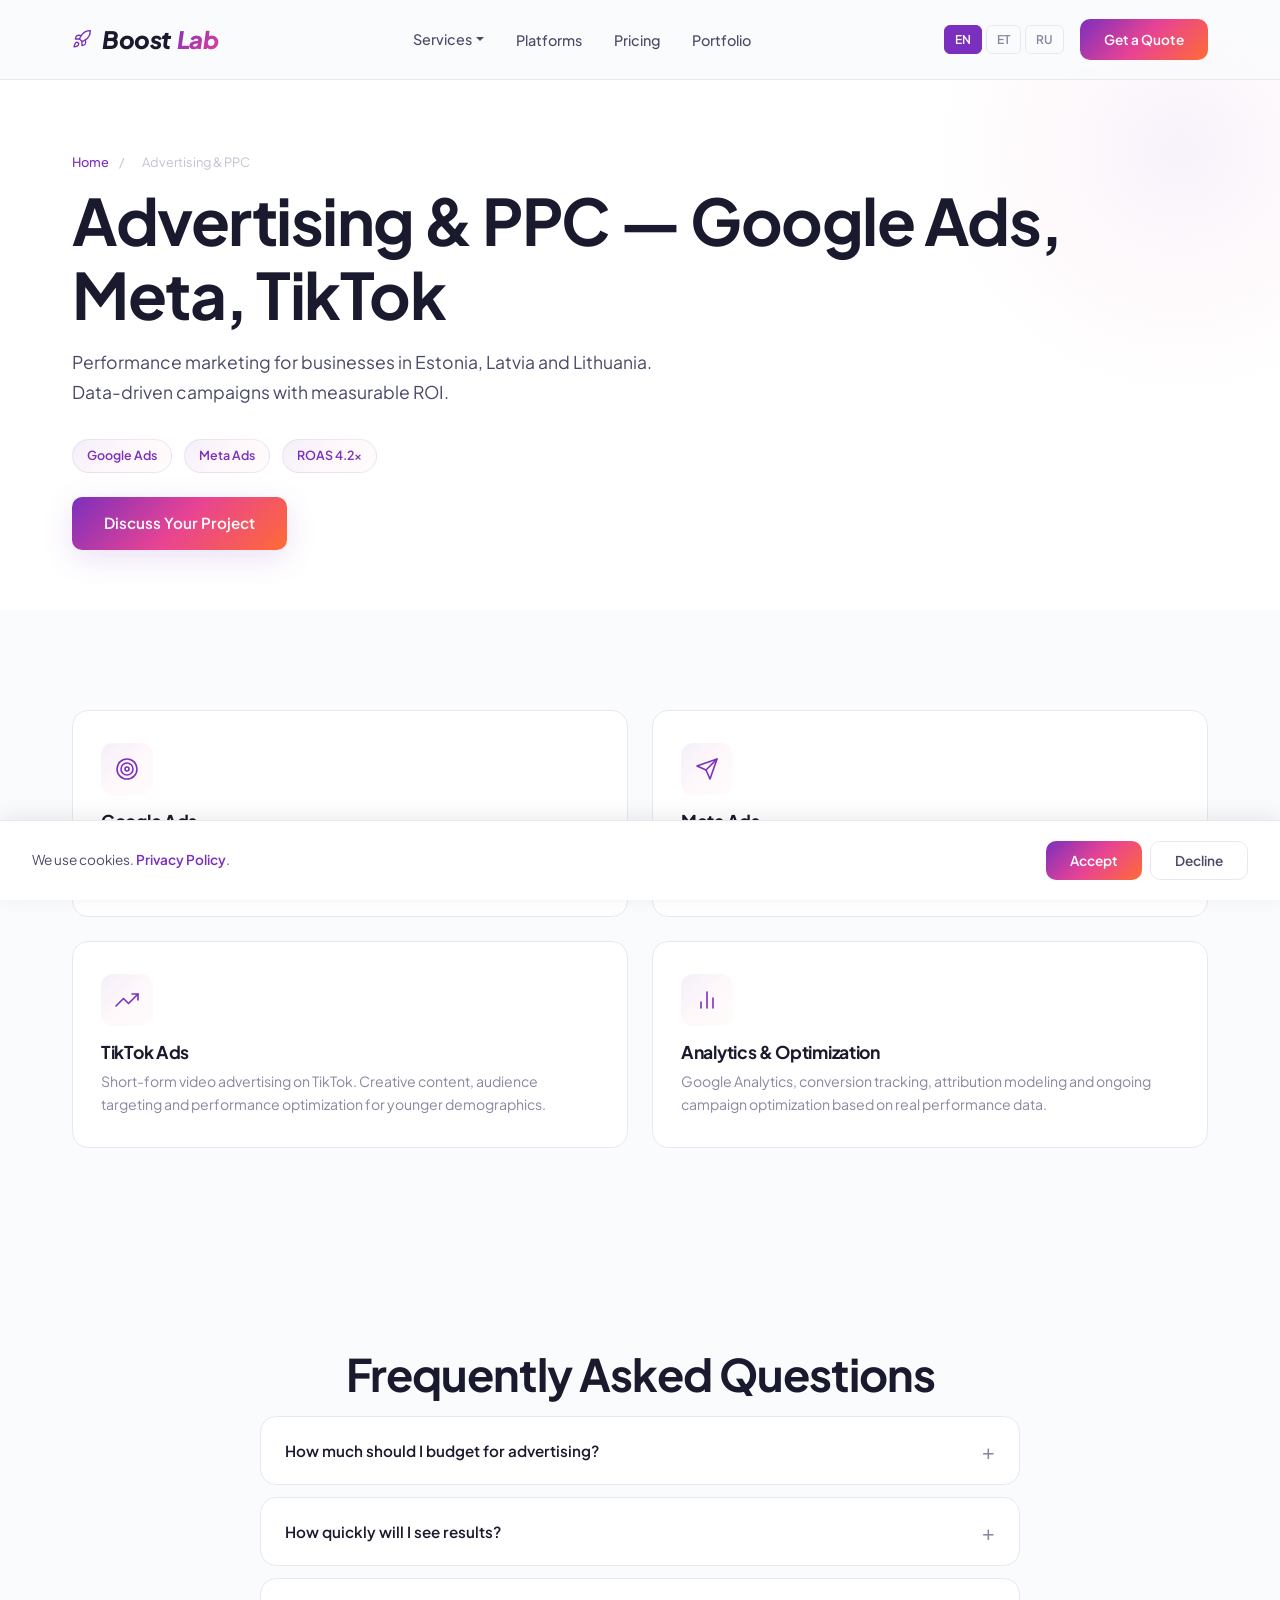
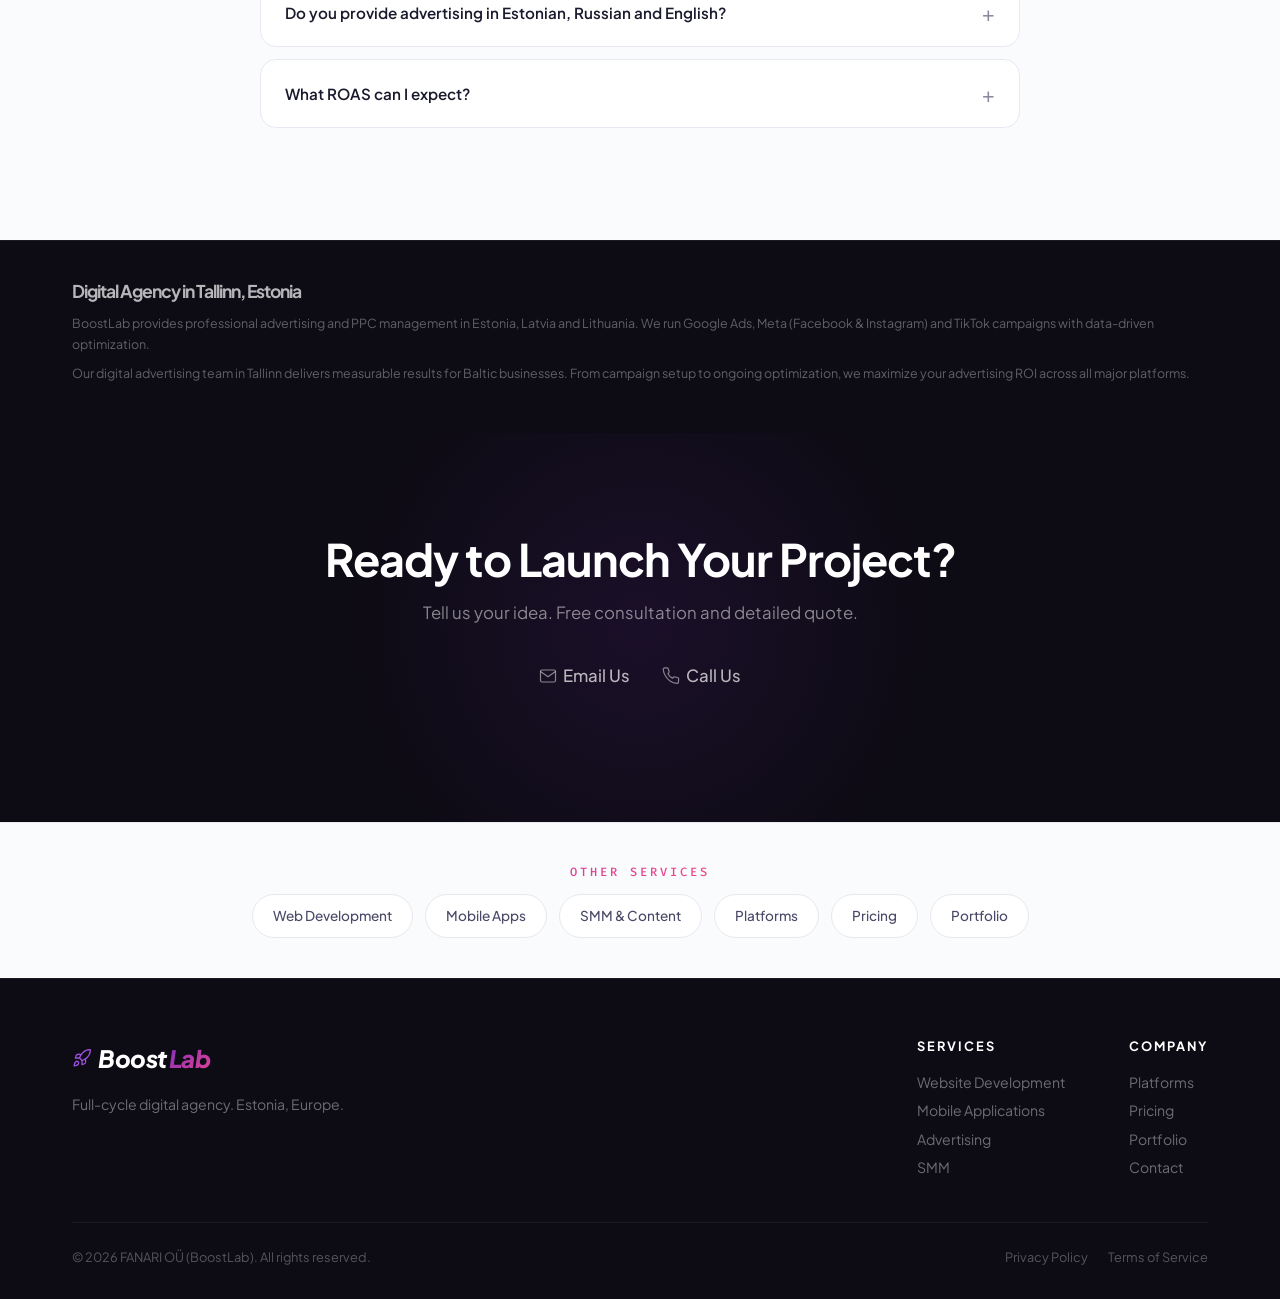
==== commit f49cd8cc: "update" ====
--- a/advertising.html
+++ b/advertising.html
@@ -48,12 +48,12 @@
     <li class="nav-dropdown"><a href="#" data-i="nav.services">Services</a><div class="nav-dd-menu"><div class="nav-dd-inner"><a href="/web-development.html" data-i="nav.dd.web">Web Development</a><a href="/mobile-apps.html" data-i="nav.dd.mobile">Mobile Apps</a><a href="/advertising.html" data-i="nav.dd.ads">Advertising & PPC</a><a href="/smm-marketing.html" data-i="nav.dd.smm">SMM & Content</a></div></div></li>
     <li><a href="/platforms.html" data-i="nav.platforms">Platforms</a></li>
     <li><a href="/pricing.html" data-i="nav.pricing">Pricing</a></li>
-    <li><a href="/#portfolio" data-i="nav.portfolio">Portfolio</a></li>
+    <li><a href="/portfolio.html" data-i="nav.portfolio">Portfolio</a></li>
   </ul>
   <div class="nav-right"><div class="lang-switch"><button class="lang-btn active" data-lang="en">EN</button><button class="lang-btn" data-lang="et">ET</button><button class="lang-btn" data-lang="ru">RU</button></div><a href="/#contact" class="nav-cta" data-i="nav.cta">Get a Quote</a></div>
   <button class="burger" id="burger" aria-label="Menu"><span></span><span></span><span></span></button>
 </div></nav>
-<div class="mob-menu" id="mobMenu"><a href="/web-development.html" data-i="nav.dd.web">Web Development</a><a href="/mobile-apps.html" data-i="nav.dd.mobile">Mobile Apps</a><a href="/advertising.html" data-i="nav.dd.ads">Advertising & PPC</a><a href="/smm-marketing.html" data-i="nav.dd.smm">SMM & Content</a><a href="/platforms.html" data-i="nav.platforms">Platforms</a><a href="/pricing.html" data-i="nav.pricing">Pricing</a><a href="/#portfolio" data-i="nav.portfolio">Portfolio</a><a href="/#contact" class="nav-cta" data-i="nav.cta">Get a Quote</a><div class="lang-switch" style="margin-top:16px"><button class="lang-btn active" data-lang="en">EN</button><button class="lang-btn" data-lang="et">ET</button><button class="lang-btn" data-lang="ru">RU</button></div></div>
+<div class="mob-menu" id="mobMenu"><a href="/web-development.html" data-i="nav.dd.web">Web Development</a><a href="/mobile-apps.html" data-i="nav.dd.mobile">Mobile Apps</a><a href="/advertising.html" data-i="nav.dd.ads">Advertising & PPC</a><a href="/smm-marketing.html" data-i="nav.dd.smm">SMM & Content</a><a href="/platforms.html" data-i="nav.platforms">Platforms</a><a href="/pricing.html" data-i="nav.pricing">Pricing</a><a href="/portfolio.html" data-i="nav.portfolio">Portfolio</a><a href="/#contact" class="nav-cta" data-i="nav.cta">Get a Quote</a><div class="lang-switch" style="margin-top:16px"><button class="lang-btn active" data-lang="en">EN</button><button class="lang-btn" data-lang="et">ET</button><button class="lang-btn" data-lang="ru">RU</button></div></div>
 
 <section class="page-hero"><div class="container">
   <div class="breadcrumbs"><a href="/" data-i="bc.home">Home</a> <span>/</span> <span data-i="nav.dd.ads">Advertising & PPC</span></div>
@@ -84,9 +84,9 @@
 
 <section class="cta-section"><div class="container"><h2 data-i="cta.t">Ready to Launch Your Project?</h2><p data-i="cta.d">Tell us your idea. Free consultation and detailed quote.</p><div class="cta-contacts"><a href="mailto:info@boostlab.lt" class="cta-ci"><svg width="18" height="18"><use href="#i-mail"/></svg> <span data-i="cta.e">Email Us</span></a><a href="tel:+37256825854" class="cta-ci"><svg width="18" height="18"><use href="#i-phone"/></svg> <span data-i="cta.call">Call Us</span></a></div></div></section>
 
-<section class="internal-links"><div class="container center"><div class="section-label" data-i="pg.other">Other Services</div><div class="links-grid"><a href="/web-development.html" class="link-pill" data-i="nav.dd.web">Web Development</a><a href="/mobile-apps.html" class="link-pill" data-i="nav.dd.mobile">Mobile Apps</a><a href="/smm-marketing.html" class="link-pill" data-i="nav.dd.smm">SMM & Content</a><a href="/platforms.html" class="link-pill" data-i="nav.platforms">Platforms</a><a href="/pricing.html" class="link-pill" data-i="nav.pricing">Pricing</a><a href="/#portfolio" class="link-pill" data-i="nav.portfolio">Portfolio</a></div></div></section>
+<section class="internal-links"><div class="container center"><div class="section-label" data-i="pg.other">Other Services</div><div class="links-grid"><a href="/web-development.html" class="link-pill" data-i="nav.dd.web">Web Development</a><a href="/mobile-apps.html" class="link-pill" data-i="nav.dd.mobile">Mobile Apps</a><a href="/smm-marketing.html" class="link-pill" data-i="nav.dd.smm">SMM & Content</a><a href="/platforms.html" class="link-pill" data-i="nav.platforms">Platforms</a><a href="/pricing.html" class="link-pill" data-i="nav.pricing">Pricing</a><a href="/portfolio.html" class="link-pill" data-i="nav.portfolio">Portfolio</a></div></div></section>
 
-<footer><div class="container"><div class="footer-top"><div class="footer-brand"><div class="footer-logo"><svg width="20" height="20" class="logo-svg-icon" style="color:#9B4FDE"><use href="#i-rocket"/></svg><span class="logo-boost" style="color:#fff">Boost</span><span class="logo-lab">Lab</span></div><p data-i="ft.d">Full-cycle digital agency. Estonia, Europe.</p></div><div class="footer-cols"><div class="footer-col"><h4 data-i="ft.srv">Services</h4><a href="/web-development.html" data-i="s1t">Website Development</a><a href="/mobile-apps.html" data-i="s2t">Mobile Applications</a><a href="/advertising.html" data-i="s3t">Advertising</a><a href="/smm-marketing.html" data-i="s4t">SMM</a></div><div class="footer-col"><h4 data-i="ft.co">Company</h4><a href="/platforms.html" data-i="nav.platforms">Platforms</a><a href="/pricing.html" data-i="nav.pricing">Pricing</a><a href="/#portfolio" data-i="nav.portfolio">Portfolio</a><a href="/#contact" data-i="ft.cnt">Contact</a></div></div></div><div class="footer-bottom"><p>&copy; 2026 FANARI O&Uuml; (BoostLab). <span data-i="ft.r">All rights reserved.</span></p><div class="footer-legal"><a href="/privacy.html" data-i="ft.pp">Privacy Policy</a><a href="/terms.html" data-i="ft.tos">Terms of Service</a></div></div></div></footer>
+<footer><div class="container"><div class="footer-top"><div class="footer-brand"><div class="footer-logo"><svg width="20" height="20" class="logo-svg-icon" style="color:#9B4FDE"><use href="#i-rocket"/></svg><span class="logo-boost" style="color:#fff">Boost</span><span class="logo-lab">Lab</span></div><p data-i="ft.d">Full-cycle digital agency. Estonia, Europe.</p></div><div class="footer-cols"><div class="footer-col"><h4 data-i="ft.srv">Services</h4><a href="/web-development.html" data-i="s1t">Website Development</a><a href="/mobile-apps.html" data-i="s2t">Mobile Applications</a><a href="/advertising.html" data-i="s3t">Advertising</a><a href="/smm-marketing.html" data-i="s4t">SMM</a></div><div class="footer-col"><h4 data-i="ft.co">Company</h4><a href="/platforms.html" data-i="nav.platforms">Platforms</a><a href="/pricing.html" data-i="nav.pricing">Pricing</a><a href="/portfolio.html" data-i="nav.portfolio">Portfolio</a><a href="/#contact" data-i="ft.cnt">Contact</a></div></div></div><div class="footer-bottom"><p>&copy; 2026 FANARI O&Uuml; (BoostLab). <span data-i="ft.r">All rights reserved.</span></p><div class="footer-legal"><a href="/privacy.html" data-i="ft.pp">Privacy Policy</a><a href="/terms.html" data-i="ft.tos">Terms of Service</a></div></div></div></footer>
 
 <div class="cookie-banner" id="cookieBanner"><p class="cookie-text" data-ih="ck.t">We use cookies. <a href="/privacy.html">Privacy Policy</a>.</p><div class="cookie-btns"><button class="cookie-accept" id="cookieAccept" data-i="ck.a">Accept</button><button class="cookie-decline" id="cookieDecline" data-i="ck.d">Decline</button></div></div>
 <script src="i18n.js"></script>
--- a/style.css
+++ b/style.css
@@ -118,10 +118,10 @@
     max-width: var(--max-w); margin: 0 auto; padding: 0 32px;
     height: 100%; display: flex; align-items: center; justify-content: space-between;
 }
-.nav-logo { display: flex; align-items: center; gap: 2px; font-size: 1.5rem; font-weight: 800; letter-spacing: -0.5px; font-style: italic; text-decoration: none }
+.nav-logo { display: flex; align-items: center; gap: 2px; font-size: 1.5rem; font-weight: 800; letter-spacing: -0.5px; font-style: italic; text-decoration: none; overflow: visible }
 .logo-icon { font-style: normal; font-size: 1.3rem; margin-right: 4px }
 .logo-boost { color: var(--text-dark) }
-.logo-lab { background: linear-gradient(135deg, #7B2FBE, #E84393); -webkit-background-clip: text; -webkit-text-fill-color: transparent; background-clip: text }
+.logo-lab { background: linear-gradient(135deg, #7B2FBE, #E84393); -webkit-background-clip: text; -webkit-text-fill-color: transparent; background-clip: text; padding-right: 2px }
 .footer-logo { display: flex; align-items: center; gap: 2px; font-size: 1.5rem; font-weight: 800; letter-spacing: -0.5px; font-style: italic; margin-bottom: 16px }
 .footer-logo .logo-boost { color: #fff }
 .footer-logo .logo-icon { font-style: normal; font-size: 1.3rem; margin-right: 4px }
@@ -258,7 +258,7 @@
 }
 .ready-icon svg { display: block }
 /* Logo SVG icon */
-.logo-svg-icon { color: var(--purple); flex-shrink: 0; margin-right: 4px }
+.logo-svg-icon { color: var(--purple); flex-shrink: 0; margin-right: 4px; overflow: visible }
 .nav-logo { gap: 6px }
 /* Price list SVG checkmarks */
 .price-features li { font-size: 0.88rem; color: var(--text-body); padding: 7px 0; display: flex; align-items: center; gap: 10px; border-bottom: 1px solid var(--border) }
@@ -351,64 +351,103 @@
 .smm-features li::before { content: '\2713'; color: var(--orange); font-weight: 700; font-size: 0.75rem }
 .smm-card.featured .smm-features li::before { color: var(--purple) }
 
-/* === CALCULATOR === */
-.calc-wrapper {
-    max-width: 800px; margin: 0 auto;
-    background: var(--bg-white); border: 1px solid var(--border); border-radius: 20px;
-    padding: 48px; box-shadow: 0 12px 40px rgba(0,0,0,0.08); position: relative; overflow: hidden;
-}
-.calc-wrapper::before { content: ''; position: absolute; top: 0; left: 0; right: 0; height: 4px; background: var(--gradient) }
-.calc-group { margin-bottom: 28px }
-.calc-label { font-size: 0.85rem; font-weight: 600; color: var(--text-dark); margin-bottom: 10px; display: block }
-.calc-options { display: flex; flex-wrap: wrap; gap: 8px }
-.calc-opt {
-    padding: 10px 20px; border-radius: var(--radius-sm); font-size: 0.85rem; font-weight: 500;
-    border: 1.5px solid var(--border); background: var(--bg); color: var(--text-body);
-    cursor: pointer; transition: all 0.2s; font-family: var(--font);
-}
-.calc-opt:hover { border-color: var(--purple); color: var(--purple) }
-.calc-opt.selected { background: var(--purple); color: #fff; border-color: var(--purple) }
-.calc-checks { display: flex; flex-wrap: wrap; gap: 10px }
-.calc-check {
-    display: flex; align-items: center; gap: 8px;
-    padding: 10px 16px; border-radius: var(--radius-sm);
-    border: 1.5px solid var(--border); background: var(--bg);
-    cursor: pointer; transition: all 0.2s; font-size: 0.85rem; color: var(--text-body);
-}
-.calc-check:hover { border-color: var(--purple) }
-.calc-check.checked { border-color: var(--purple); background: rgba(123,47,190,0.05); color: var(--purple) }
-.calc-check input { display: none }
-.calc-divider { height: 1px; background: var(--border); margin: 28px 0 }
-.calc-result { text-align: center; padding: 32px; background: var(--gradient-subtle); border-radius: var(--radius) }
-.calc-result-label { font-size: 0.85rem; color: var(--text-light); margin-bottom: 8px }
-.calc-result-price {
-    font-size: 2.8rem; font-weight: 800;
-    background: var(--gradient); -webkit-background-clip: text; -webkit-text-fill-color: transparent; background-clip: text;
-    margin-bottom: 8px;
-}
-.calc-result-note { font-size: 0.82rem; color: var(--text-light) }
-
-/* === PORTFOLIO === */
-.folio-card {
-    background: var(--bg-white); border: 1px solid var(--border); border-radius: var(--radius);
-    overflow: hidden; transition: all 0.3s ease;
-}
-.folio-card:hover { box-shadow: 0 12px 40px rgba(0,0,0,0.08); transform: translateY(-4px) }
-.folio-img { height: 220px; display: flex; align-items: center; justify-content: center; position: relative; overflow: hidden }
-.folio-icon { font-size: 3rem; opacity: 0.6 }
-.folio-mockup { width: 85%; height: auto; opacity: 0.8; transition: transform 0.3s }
-.folio-card:hover .folio-mockup { transform: scale(1.03) }
-.folio-overlay {
-    position: absolute; inset: 0;
-    background: linear-gradient(135deg, rgba(123,47,190,0.85), rgba(232,67,147,0.7));
-    display: flex; align-items: center; justify-content: center;
-    opacity: 0; transition: opacity 0.3s;
-}
-.folio-card:hover .folio-overlay { opacity: 1 }
-.folio-overlay span { color: #fff; font-weight: 600; font-size: 0.9rem; border: 1.5px solid #fff; padding: 10px 24px; border-radius: var(--radius-sm) }
-.folio-info { padding: 24px 28px }
-.folio-info h3 { margin-top: 8px; margin-bottom: 6px }
-.folio-info p { font-size: 0.85rem; color: var(--text-light); line-height: 1.5 }
+/* === CARD LINK (Learn More) === */
+.card-link {
+    display: inline-flex; align-items: center; gap: 6px;
+    margin-top: 16px; font-size: 0.82rem; font-weight: 600;
+    color: var(--purple); transition: all 0.2s;
+}
+.card-link:hover { gap: 10px; color: var(--purple-deep) }
+.card-link::after { content: '\2192'; transition: transform 0.2s }
+.card-link:hover::after { transform: translateX(3px) }
+
+/* === PORTFOLIO / CASE STUDIES === */
+.case-study {
+    display: grid; grid-template-columns: 1fr 1fr; gap: 48px; align-items: center;
+    margin-bottom: 64px; padding: 48px; border-radius: 20px;
+    background: rgba(255,255,255,0.03); border: 1px solid rgba(255,255,255,0.06);
+}
+.case-study.reverse { direction: rtl }
+.case-study.reverse > * { direction: ltr }
+.case-study:last-child { margin-bottom: 0 }
+
+.case-visual { position: relative }
+.case-browser {
+    border-radius: 12px; overflow: hidden;
+    box-shadow: 0 24px 80px rgba(0,0,0,0.4); border: 1px solid rgba(255,255,255,0.08);
+}
+.browser-bar {
+    background: #1a1a2e; padding: 12px 16px; display: flex; align-items: center; gap: 8px;
+}
+.browser-dot { width: 10px; height: 10px; border-radius: 50%; background: #ff5f57 }
+.browser-dot:nth-child(2) { background: #ffbd2e }
+.browser-dot:nth-child(3) { background: #28c840 }
+.browser-url {
+    margin-left: 12px; font-family: var(--font-mono); font-size: 0.75rem;
+    color: rgba(255,255,255,0.5); background: rgba(255,255,255,0.06);
+    padding: 4px 14px; border-radius: 6px;
+}
+.case-browser img { width: 100%; display: block }
+.case-screenshot {
+    overflow: hidden; background: #0a0a14;
+}
+.case-screenshot img {
+    width: 100%; height: auto; display: block;
+}
+.case-visit-btn {
+    display: inline-flex; align-items: center; gap: 8px; margin-top: 16px;
+    color: var(--purple-light); font-weight: 600; font-size: 0.85rem;
+    padding: 10px 20px; border: 1px solid rgba(155,79,222,0.3); border-radius: var(--radius-sm);
+    transition: all 0.3s; background: rgba(155,79,222,0.08);
+}
+.case-visit-btn:hover { background: rgba(155,79,222,0.2); border-color: var(--purple-light) }
+
+/* Terminal mockup */
+.terminal-mockup {
+    border-radius: 12px; overflow: hidden;
+    box-shadow: 0 24px 80px rgba(0,0,0,0.4); border: 1px solid rgba(255,255,255,0.08);
+}
+.terminal-bar {
+    background: #1a1a2e; padding: 12px 16px; display: flex; align-items: center; gap: 8px;
+}
+.terminal-bar .red { background: #ff5f57 }
+.terminal-bar .yellow { background: #ffbd2e }
+.terminal-bar .green { background: #28c840 }
+.terminal-title {
+    margin-left: 12px; font-family: var(--font-mono); font-size: 0.75rem;
+    color: rgba(255,255,255,0.5);
+}
+.terminal-body {
+    background: #0a0a14; padding: 24px; font-family: var(--font-mono); font-size: 0.82rem; line-height: 2;
+}
+.t-line { color: rgba(255,255,255,0.7) }
+.t-prompt { color: #28c840; font-weight: 600 }
+.t-mod { color: #ffbd2e }
+.t-ok { color: #28c840 }
+.t-cursor { animation: cursor-blink 1s infinite }
+@keyframes cursor-blink { 0%,50% { opacity: 1 } 51%,100% { opacity: 0 } }
+
+/* Case info */
+.case-info h3 { font-size: 1.5rem; margin-bottom: 12px }
+.dark-section .case-info h3 { color: #fff }
+.case-tags { display: flex; gap: 8px; margin-bottom: 12px; flex-wrap: wrap }
+.dark-section .case-tags .tag { background: rgba(155,79,222,0.15); color: var(--purple-light); border-color: rgba(155,79,222,0.2) }
+.case-desc { font-size: 0.9rem; color: rgba(255,255,255,0.6); line-height: 1.7; margin-bottom: 20px }
+.case-features { display: flex; flex-direction: column; gap: 8px; margin-bottom: 20px }
+.case-feat {
+    display: flex; align-items: center; gap: 10px;
+    font-size: 0.85rem; color: rgba(255,255,255,0.7);
+}
+.case-feat svg { color: #28c840; flex-shrink: 0 }
+.case-meta-grid {
+    display: grid; grid-template-columns: 1fr 1fr; gap: 12px;
+    padding-top: 20px; border-top: 1px solid rgba(255,255,255,0.08);
+}
+.case-metric { padding: 12px 16px; border-radius: 10px; background: rgba(255,255,255,0.03) }
+.case-metric.highlight { background: rgba(123,47,190,0.12); border: 1px solid rgba(123,47,190,0.2) }
+.case-metric-label { font-size: 0.72rem; text-transform: uppercase; letter-spacing: 0.05em; color: rgba(255,255,255,0.4); margin-bottom: 4px }
+.case-metric-val { font-size: 0.9rem; font-weight: 600; color: rgba(255,255,255,0.9) }
+.case-metric-val.price { color: var(--purple-light); font-size: 1.1rem }
 
 /* === SUPPORT === */
 .support-layout { display: grid; grid-template-columns: 1fr 1fr; gap: 48px; align-items: center }
@@ -540,14 +579,11 @@
     .smm-card { padding: 24px 16px }
     .smm-price { font-size: 1.3rem }
     .smm-features li { font-size: 0.78rem }
-    .folio-img { height: 140px }
-    .folio-info { padding: 16px }
-    .folio-info h3 { font-size: 1rem }
-    .folio-info p { font-size: 0.78rem }
-    .calc-wrapper { padding: 24px 16px }
-    .calc-opt { padding: 8px 14px; font-size: 0.78rem }
-    .calc-check { padding: 8px 12px; font-size: 0.78rem }
-    .calc-result-price { font-size: 2.2rem }
+    .case-study { grid-template-columns: 1fr; gap: 28px; padding: 24px }
+    .case-study.reverse { direction: ltr }
+    .case-info h3 { font-size: 1.2rem }
+    .case-meta-grid { grid-template-columns: 1fr 1fr; gap: 8px }
+    .terminal-body { padding: 16px; font-size: 0.72rem }
     .process-step { padding: 16px 12px }
     .step-num { font-size: 2.5rem }
     .support-layout { gap: 24px }
@@ -657,7 +693,7 @@
     .keep-3 .smm-features li { font-size: 0.6rem; gap: 4px }
     .keep-3 .smm-features li::before { font-size: 0.55rem }
 }
-.seo-text{padding:40px 0;background:var(--bg);border-top:1px solid var(--border)}.seo-text h2{font-size:1.1rem;font-weight:700;margin-bottom:12px;color:var(--text-dark)}.seo-text p{font-size:0.78rem;color:var(--text-light);line-height:1.7;margin-bottom:8px}
+.seo-text{padding:40px 0;background:var(--bg-dark);border-top:1px solid rgba(255,255,255,0.06)}.seo-text h2{font-size:1.1rem;font-weight:700;margin-bottom:12px;color:rgba(255,255,255,0.7)}.seo-text p{font-size:0.78rem;color:rgba(255,255,255,0.35);line-height:1.7;margin-bottom:8px}
 .smm-card{cursor:pointer;}.price-card{cursor:pointer;}
 
 /* === NAV DROPDOWN === */
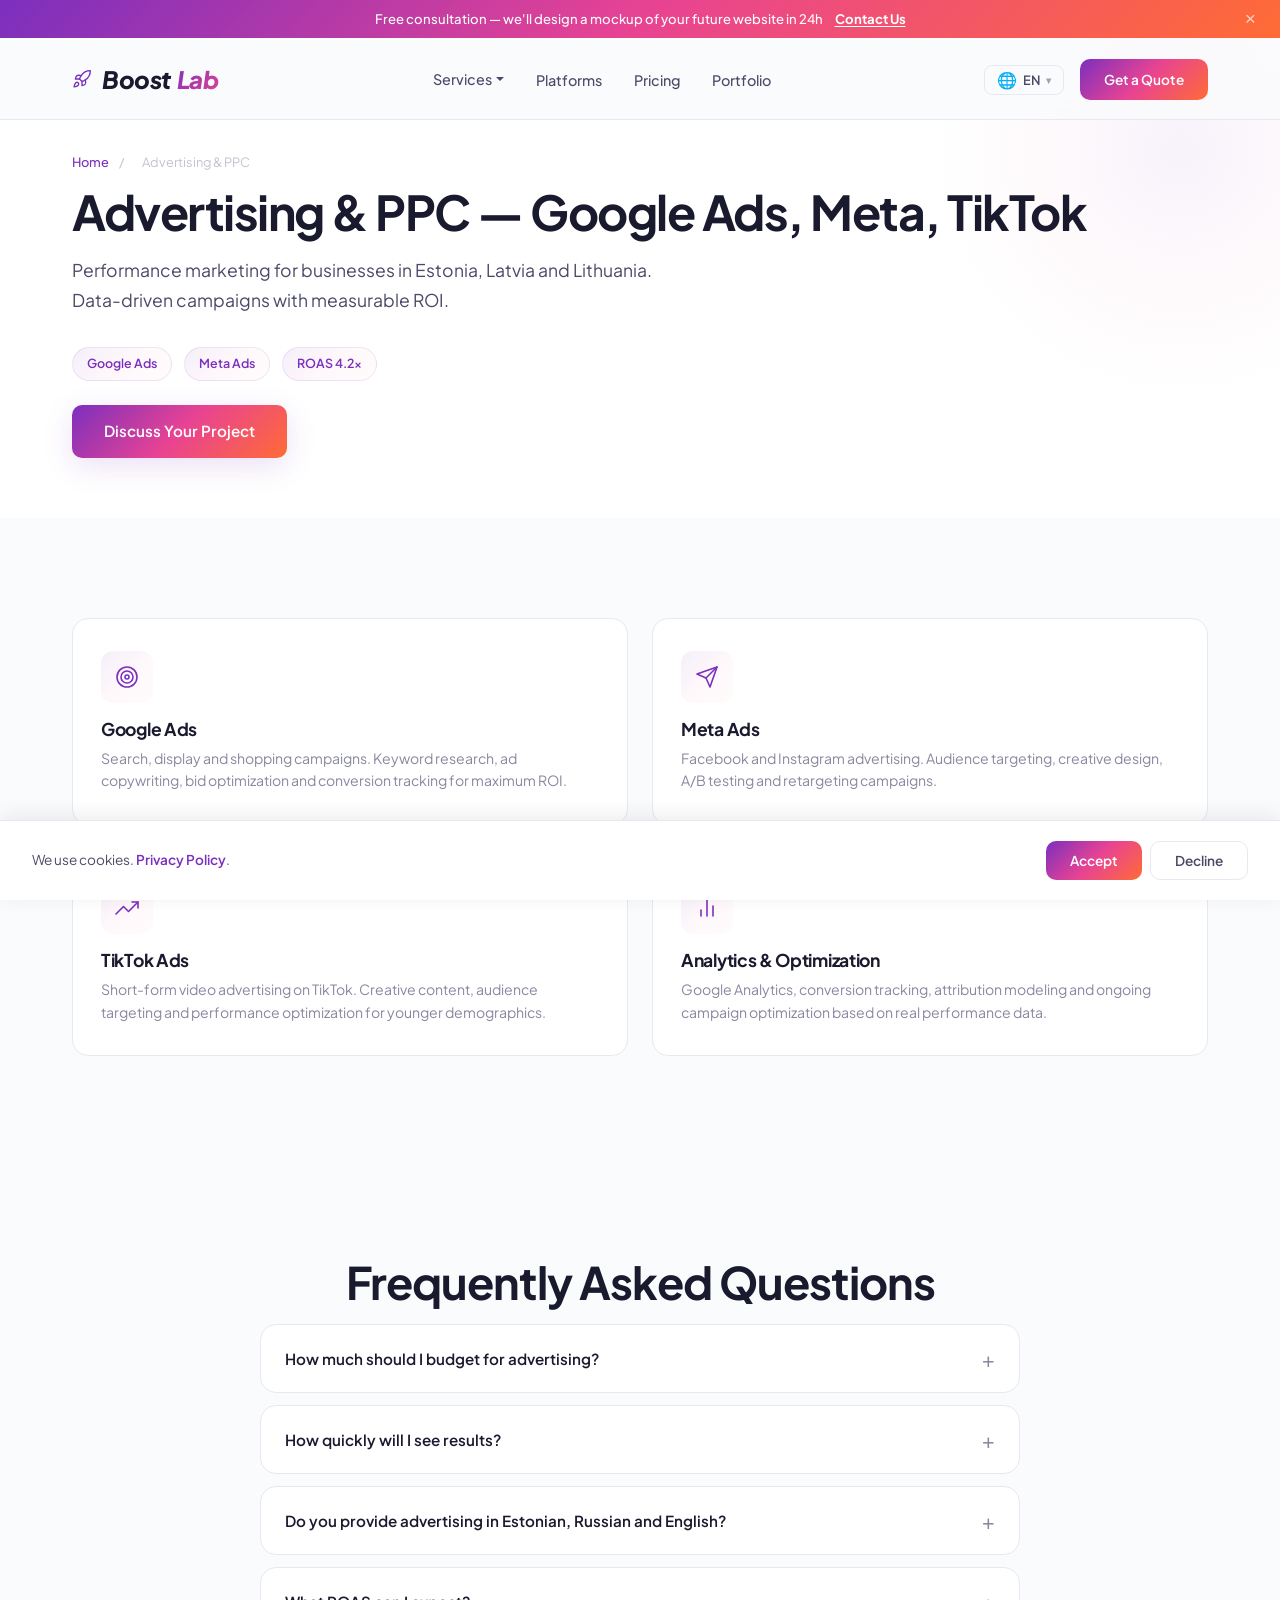
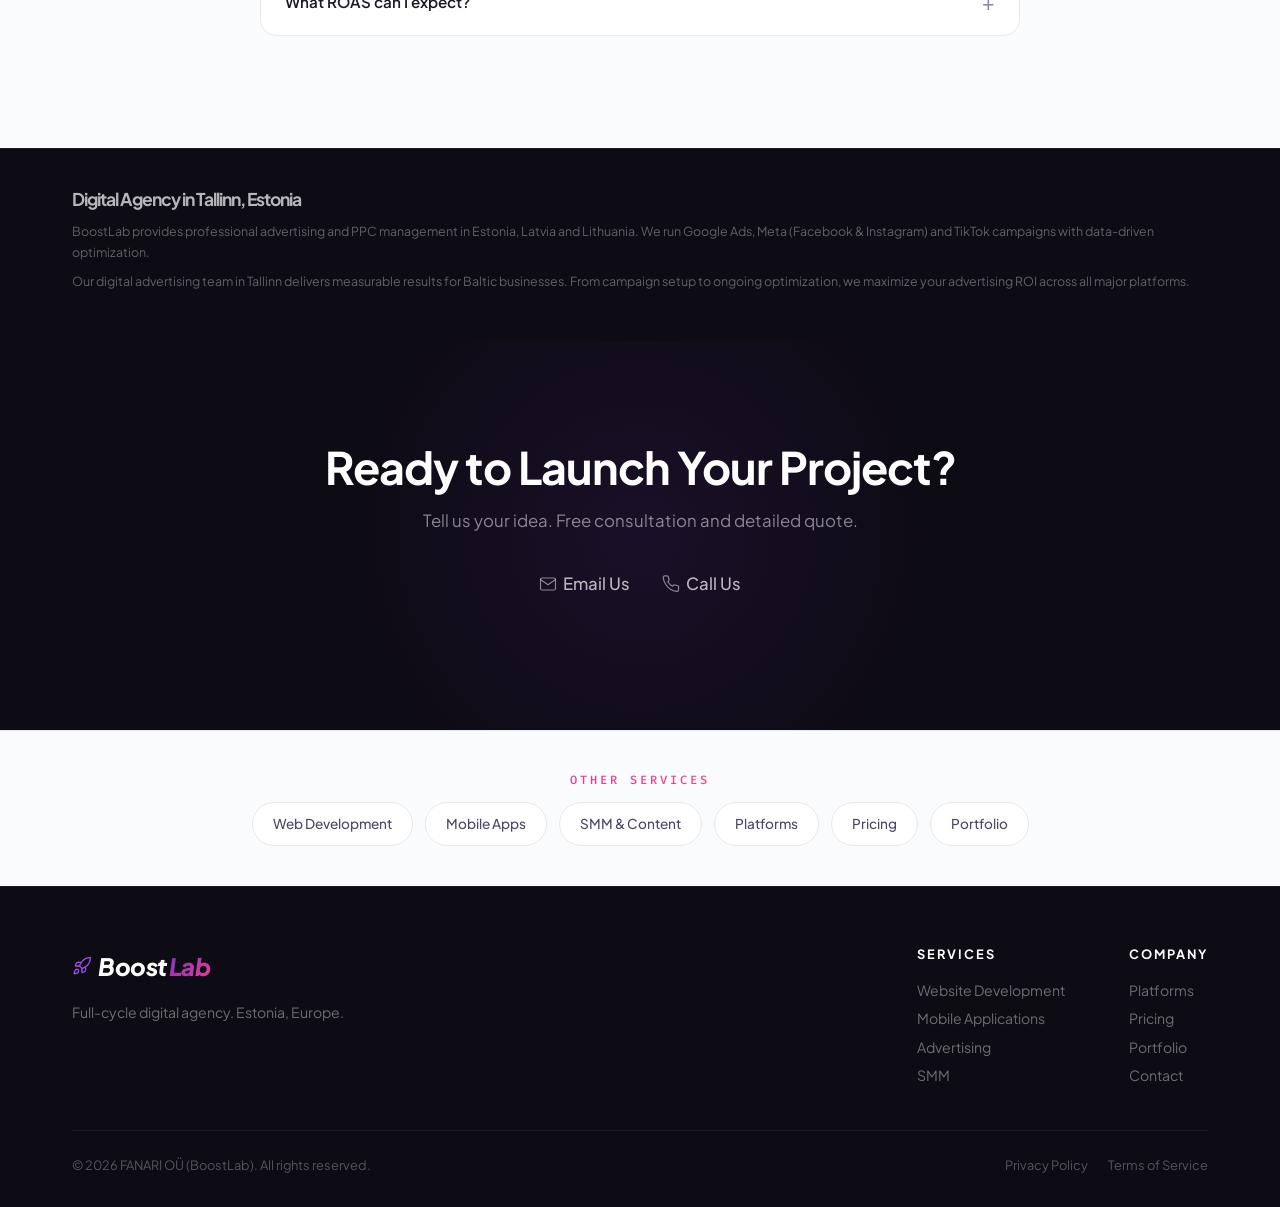
==== commit 50e0b4e7: "update" ====
--- a/advertising.html
+++ b/advertising.html
@@ -42,6 +42,12 @@
   <symbol id="i-phone" viewBox="0 0 24 24" fill="none" stroke="currentColor" stroke-width="1.6" stroke-linecap="round" stroke-linejoin="round"><path d="M22 16.92v3a2 2 0 0 1-2.18 2 19.79 19.79 0 0 1-8.63-3.07A19.5 19.5 0 0 1 4.69 12a19.79 19.79 0 0 1-3.07-8.67A2 2 0 0 1 3.6 1.22h3a2 2 0 0 1 2 1.72c.127.96.361 1.903.7 2.81a2 2 0 0 1-.45 2.11L7.91 9a16 16 0 0 0 6 6l1.27-1.27a2 2 0 0 1 2.11-.45c.907.339 1.85.573 2.81.7A2 2 0 0 1 22 16.92z"/></symbol>
 </defs></svg>
 
+<div class="top-banner" id="topBanner">
+  <span data-i="banner.text">Free consultation — we'll design a mockup of your future website in 24h</span>
+  <a href="#contact" data-i="banner.cta">Contact Us</a>
+  <button class="banner-close" id="bannerClose" aria-label="Close">&times;</button>
+</div>
+
 <nav><div class="nav-inner">
   <a href="/" class="nav-logo"><svg width="20" height="20" class="logo-svg-icon"><use href="#i-rocket"/></svg><span class="logo-boost">Boost</span><span class="logo-lab">Lab</span></a>
   <ul class="nav-links">
@@ -50,10 +56,32 @@
     <li><a href="/pricing.html" data-i="nav.pricing">Pricing</a></li>
     <li><a href="/portfolio.html" data-i="nav.portfolio">Portfolio</a></li>
   </ul>
-  <div class="nav-right"><div class="lang-switch"><button class="lang-btn active" data-lang="en">EN</button><button class="lang-btn" data-lang="et">ET</button><button class="lang-btn" data-lang="ru">RU</button></div><a href="/#contact" class="nav-cta" data-i="nav.cta">Get a Quote</a></div>
+  <div class="nav-right"><div class="lang-dropdown">
+        <button class="lang-trigger"><span class="globe">🌐</span> <span class="lang-current">EN</span> <span class="arrow">▾</span></button>
+        <div class="lang-list">
+          <button class="lang-btn active" data-lang="en"><span class="flag">🇬🇧</span> English</button>
+          <button class="lang-btn" data-lang="et"><span class="flag">🇪🇪</span> Eesti</button>
+          <button class="lang-btn" data-lang="ru"><span class="flag">🇷🇺</span> Русский</button>
+          <button class="lang-btn" data-lang="lt"><span class="flag">🇱🇹</span> Lietuvių</button>
+          <button class="lang-btn" data-lang="lv"><span class="flag">🇱🇻</span> Latviešu</button>
+          <button class="lang-btn" data-lang="es"><span class="flag">🇪🇸</span> Español</button>
+          <button class="lang-btn" data-lang="fr"><span class="flag">🇫🇷</span> Français</button>
+        </div>
+      </div><a href="/#contact" class="nav-cta" data-i="nav.cta">Get a Quote</a></div>
   <button class="burger" id="burger" aria-label="Menu"><span></span><span></span><span></span></button>
 </div></nav>
-<div class="mob-menu" id="mobMenu"><a href="/web-development.html" data-i="nav.dd.web">Web Development</a><a href="/mobile-apps.html" data-i="nav.dd.mobile">Mobile Apps</a><a href="/advertising.html" data-i="nav.dd.ads">Advertising & PPC</a><a href="/smm-marketing.html" data-i="nav.dd.smm">SMM & Content</a><a href="/platforms.html" data-i="nav.platforms">Platforms</a><a href="/pricing.html" data-i="nav.pricing">Pricing</a><a href="/portfolio.html" data-i="nav.portfolio">Portfolio</a><a href="/#contact" class="nav-cta" data-i="nav.cta">Get a Quote</a><div class="lang-switch" style="margin-top:16px"><button class="lang-btn active" data-lang="en">EN</button><button class="lang-btn" data-lang="et">ET</button><button class="lang-btn" data-lang="ru">RU</button></div></div>
+<div class="mob-menu" id="mobMenu"><a href="/web-development.html" data-i="nav.dd.web">Web Development</a><a href="/mobile-apps.html" data-i="nav.dd.mobile">Mobile Apps</a><a href="/advertising.html" data-i="nav.dd.ads">Advertising & PPC</a><a href="/smm-marketing.html" data-i="nav.dd.smm">SMM & Content</a><a href="/platforms.html" data-i="nav.platforms">Platforms</a><a href="/pricing.html" data-i="nav.pricing">Pricing</a><a href="/portfolio.html" data-i="nav.portfolio">Portfolio</a><a href="/#contact" class="nav-cta" data-i="nav.cta">Get a Quote</a><div class="lang-dropdown" style="margin-top:16px">
+    <button class="lang-trigger"><span class="globe">🌐</span> <span class="lang-current">EN</span> <span class="arrow">▾</span></button>
+    <div class="lang-list">
+      <button class="lang-btn active" data-lang="en"><span class="flag">🇬🇧</span> English</button>
+      <button class="lang-btn" data-lang="et"><span class="flag">🇪🇪</span> Eesti</button>
+      <button class="lang-btn" data-lang="ru"><span class="flag">🇷🇺</span> Русский</button>
+      <button class="lang-btn" data-lang="lt"><span class="flag">🇱🇹</span> Lietuvių</button>
+      <button class="lang-btn" data-lang="lv"><span class="flag">🇱🇻</span> Latviešu</button>
+      <button class="lang-btn" data-lang="es"><span class="flag">🇪🇸</span> Español</button>
+      <button class="lang-btn" data-lang="fr"><span class="flag">🇫🇷</span> Français</button>
+    </div>
+  </div></div>
 
 <section class="page-hero"><div class="container">
   <div class="breadcrumbs"><a href="/" data-i="bc.home">Home</a> <span>/</span> <span data-i="nav.dd.ads">Advertising & PPC</span></div>
--- a/style.css
+++ b/style.css
@@ -48,7 +48,7 @@
 
 /* === TYPOGRAPHY === */
 h1, h2, h3, h4 { color: var(--text-dark); font-weight: 700; line-height: 1.15 }
-h1 { font-size: clamp(2.4rem, 5.5vw, 4rem); letter-spacing: -1.5px }
+h1 { font-size: clamp(2rem, 4vw, 3rem); letter-spacing: -1.5px }
 h2 { font-size: clamp(1.8rem, 3.5vw, 2.8rem); letter-spacing: -1px }
 h3 { font-size: 1.25rem; letter-spacing: -0.3px }
 
@@ -106,6 +106,26 @@
 .btn-outline-light { color: #fff; border-color: rgba(255,255,255,0.2) }
 .btn-outline-light:hover { border-color: #fff; color: #fff }
 
+/* === TOP BANNER === */
+.top-banner {
+    position: fixed; top: 0; left: 0; right: 0; z-index: 1100;
+    background: var(--gradient); color: #fff;
+    padding: 10px 32px; text-align: center;
+    font-size: 0.82rem; font-weight: 500; line-height: 1.4;
+    display: flex; align-items: center; justify-content: center; gap: 12px;
+}
+.top-banner a { color: #fff; font-weight: 700; text-decoration: underline; text-underline-offset: 2px }
+.top-banner a:hover { opacity: 0.85 }
+.banner-close {
+    position: absolute; right: 16px; top: 50%; transform: translateY(-50%);
+    background: none; border: none; color: rgba(255,255,255,0.7);
+    font-size: 1.2rem; cursor: pointer; padding: 4px 8px; line-height: 1;
+}
+.banner-close:hover { color: #fff }
+.has-banner nav { top: 40px }
+.has-banner .mob-menu { top: calc(var(--nav-h) + 40px) }
+.has-banner .hero { padding-top: calc(var(--nav-h) + 40px) }
+
 /* === NAVIGATION === */
 nav {
     position: fixed; top: 0; left: 0; right: 0; z-index: 1000;
@@ -132,14 +152,36 @@
 .nav-links a:hover { color: var(--purple) }
 .nav-right { display: flex; align-items: center; gap: 16px }
 
-.lang-switch { display: flex; gap: 4px }
+/* Language dropdown */
+.lang-dropdown { position: relative }
+.lang-trigger {
+    display: flex; align-items: center; gap: 6px;
+    padding: 6px 12px; border-radius: 8px; font-size: 0.8rem; font-weight: 600;
+    background: transparent; border: 1px solid var(--border); color: var(--text-body);
+    cursor: pointer; transition: all 0.2s; font-family: var(--font);
+}
+.lang-trigger:hover { border-color: var(--purple); color: var(--purple) }
+.lang-trigger .globe { font-size: 1rem; line-height: 1 }
+.lang-trigger .arrow { font-size: 0.6rem; opacity: 0.5; transition: transform 0.2s }
+.lang-dropdown.open .arrow { transform: rotate(180deg) }
+.lang-list {
+    position: absolute; top: calc(100% + 8px); right: 0; min-width: 160px;
+    background: var(--bg-white); border: 1px solid var(--border);
+    border-radius: 12px; box-shadow: 0 12px 40px rgba(0,0,0,0.12);
+    padding: 6px; opacity: 0; visibility: hidden;
+    transform: translateY(-8px); transition: all 0.2s;
+    z-index: 1200;
+}
+.lang-dropdown.open .lang-list { opacity: 1; visibility: visible; transform: translateY(0) }
 .lang-btn {
-    padding: 6px 10px; border-radius: 6px; font-size: 0.75rem; font-weight: 600;
-    background: transparent; border: 1px solid var(--border); color: var(--text-light);
-    cursor: pointer; transition: all 0.2s; font-family: var(--font);
-}
-.lang-btn.active { background: var(--purple); color: #fff; border-color: var(--purple) }
-.lang-btn:hover:not(.active) { border-color: var(--purple); color: var(--purple) }
+    display: flex; align-items: center; gap: 10px; width: 100%;
+    padding: 8px 12px; border-radius: 8px; font-size: 0.82rem; font-weight: 500;
+    background: transparent; border: none; color: var(--text-body);
+    cursor: pointer; transition: all 0.15s; font-family: var(--font); text-align: left;
+}
+.lang-btn:hover { background: var(--gradient-subtle); color: var(--purple) }
+.lang-btn .flag { font-size: 1.1rem; line-height: 1 }
+.lang-btn.active { background: rgba(123,47,190,0.08); color: var(--purple); font-weight: 700 }
 
 .nav-cta {
     background: var(--gradient); color: #fff;
@@ -163,7 +205,7 @@
 
 /* === HERO === */
 .hero {
-    min-height: 100vh; display: flex; align-items: center;
+    min-height: calc(100vh - var(--nav-h)); display: flex; align-items: center;
     padding-top: var(--nav-h); position: relative; overflow: hidden; background: #fff;
 }
 .hero::before {
@@ -180,7 +222,7 @@
     display: inline-flex; align-items: center; gap: 8px;
     background: var(--gradient-subtle); border: 1px solid rgba(123,47,190,0.12);
     padding: 8px 18px; border-radius: 50px; font-size: 0.8rem; font-weight: 600;
-    color: var(--purple); margin-bottom: 24px;
+    color: var(--purple); margin-bottom: 16px;
 }
 .hero-badge::before {
     content: ''; width: 6px; height: 6px; background: var(--purple);
@@ -195,14 +237,14 @@
     background: var(--gradient);
     -webkit-background-clip: text; -webkit-text-fill-color: transparent; background-clip: text;
 }
-.hero-sub { font-size: 1.15rem; color: var(--text-body); max-width: 520px; margin-bottom: 36px; line-height: 1.7; font-weight: 400 }
-.hero-buttons { display: flex; gap: 12px; flex-wrap: wrap; margin-bottom: 48px }
-.hero-stats { display: flex; gap: 40px }
-.stat-num { font-size: 1.8rem; font-weight: 800; color: var(--text-dark); letter-spacing: -1px }
+.hero-sub { font-size: 1.05rem; color: var(--text-body); max-width: 520px; margin-bottom: 20px; line-height: 1.6; font-weight: 400 }
+.hero-buttons { display: flex; gap: 12px; flex-wrap: wrap; margin-bottom: 28px }
+.hero-stats { display: flex; gap: 32px }
+.stat-num { font-size: 1.5rem; font-weight: 800; color: var(--text-dark); letter-spacing: -1px }
 .stat-label { font-size: 0.8rem; color: var(--text-light); font-weight: 500 }
 
 /* Hero floating cards */
-.hero-cards { position: relative; width: 420px; height: 420px }
+.hero-cards { position: relative; width: 340px; height: 340px }
 .float-card {
     position: absolute; background: var(--bg-white); border: 1px solid var(--border);
     border-radius: var(--radius); padding: 20px 24px; box-shadow: var(--shadow);
@@ -610,7 +652,8 @@
     /* Nav compact */
     .nav-right { gap: 6px }
     .nav-cta { padding: 7px 12px; font-size: 0.72rem }
-    .lang-btn { padding: 4px 6px; font-size: 0.6rem }
+    .lang-trigger { padding: 4px 8px; font-size: 0.72rem }
+    .lang-trigger .globe { font-size: 0.85rem }
     .nav-logo { font-size: 1.15rem; gap: 1px }
     .logo-icon { font-size: 0.95rem; margin-right: 2px }
     .nav-inner { padding: 0 10px }
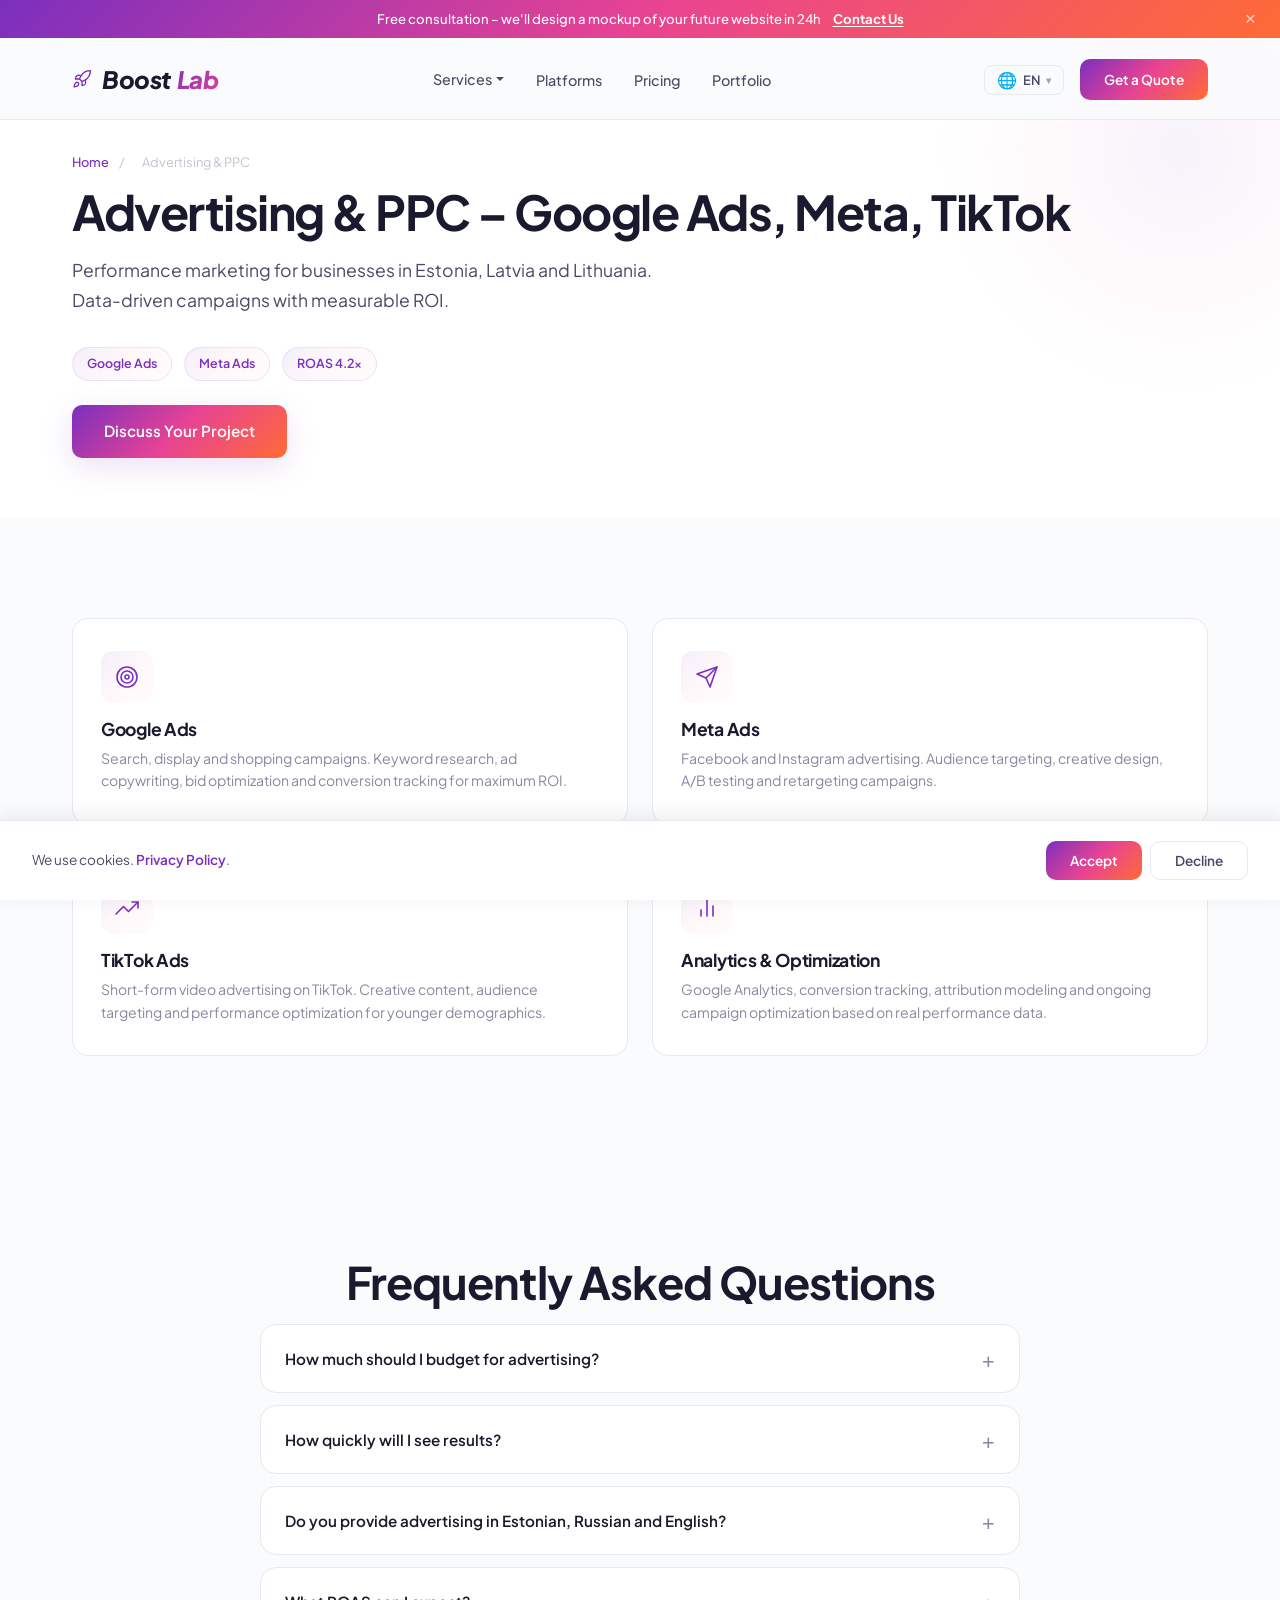
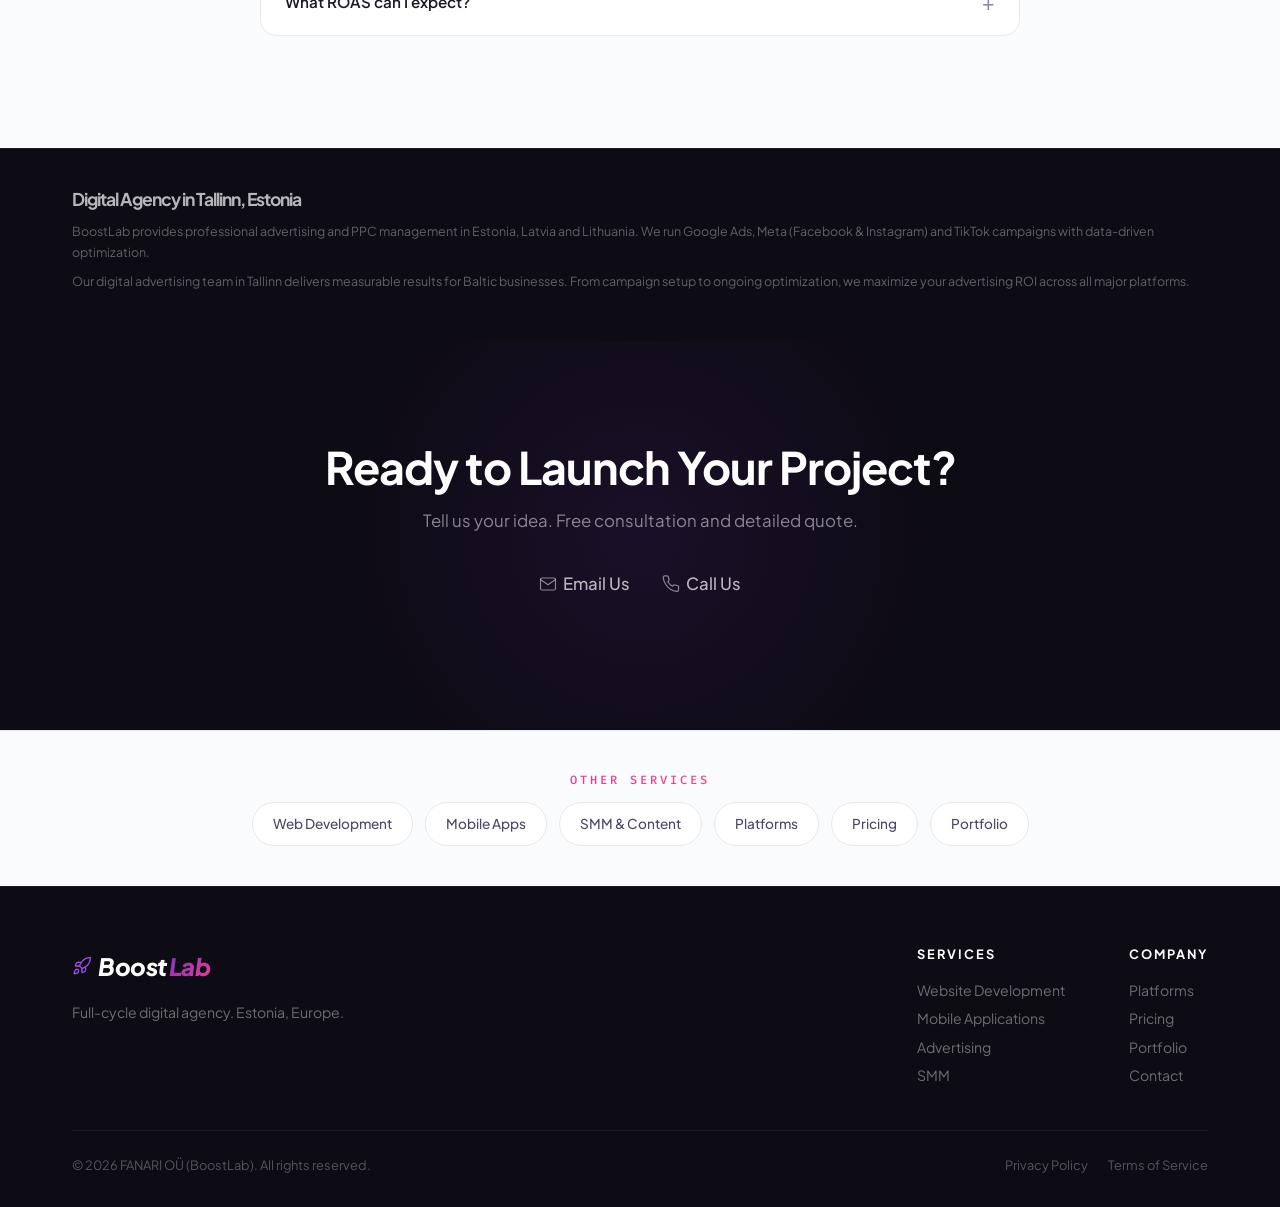
==== commit 553c278a: "update" ====
--- a/advertising.html
+++ b/advertising.html
@@ -43,7 +43,7 @@
 </defs></svg>
 
 <div class="top-banner" id="topBanner">
-  <span data-i="banner.text">Free consultation — we'll design a mockup of your future website in 24h</span>
+  <span data-i="banner.text">Free consultation – we'll design a mockup of your future website in 24h</span>
   <a href="#contact" data-i="banner.cta">Contact Us</a>
   <button class="banner-close" id="bannerClose" aria-label="Close">&times;</button>
 </div>
@@ -85,7 +85,7 @@
 
 <section class="page-hero"><div class="container">
   <div class="breadcrumbs"><a href="/" data-i="bc.home">Home</a> <span>/</span> <span data-i="nav.dd.ads">Advertising & PPC</span></div>
-  <h1 data-i="ads.h1">Advertising & PPC — Google Ads, Meta, TikTok</h1>
+  <h1 data-i="ads.h1">Advertising & PPC – Google Ads, Meta, TikTok</h1>
   <p class="page-hero-sub" data-i="ads.sub">Performance marketing for businesses in Estonia, Latvia and Lithuania. Data-driven campaigns with measurable ROI.</p>
   <div class="page-hero-badges"><span class="page-hero-badge" data-i="ads.b1">Google Ads</span><span class="page-hero-badge" data-i="ads.b2">Meta Ads</span><span class="page-hero-badge" data-i="ads.b3">ROAS 4.2x</span></div>
   <a href="/#contact" class="btn btn-primary" data-i="hero.cta1">Discuss Your Project</a>
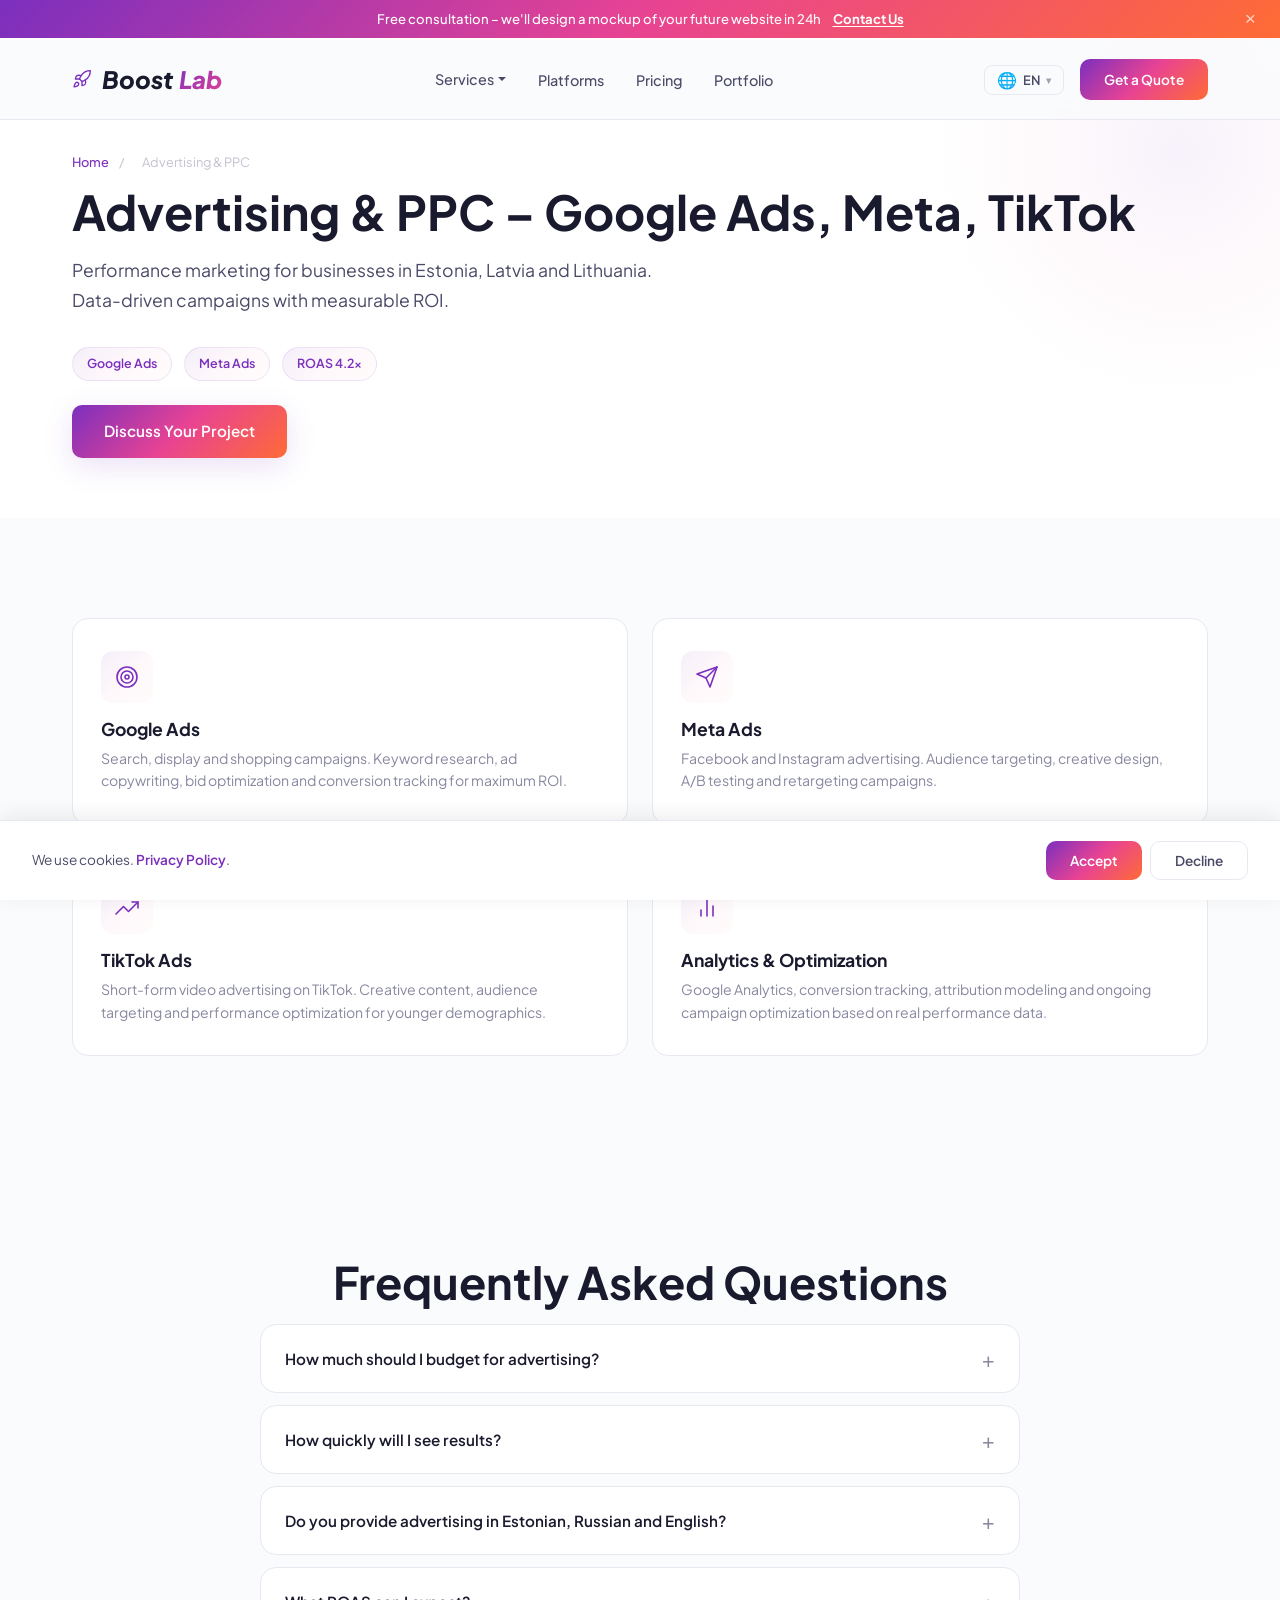
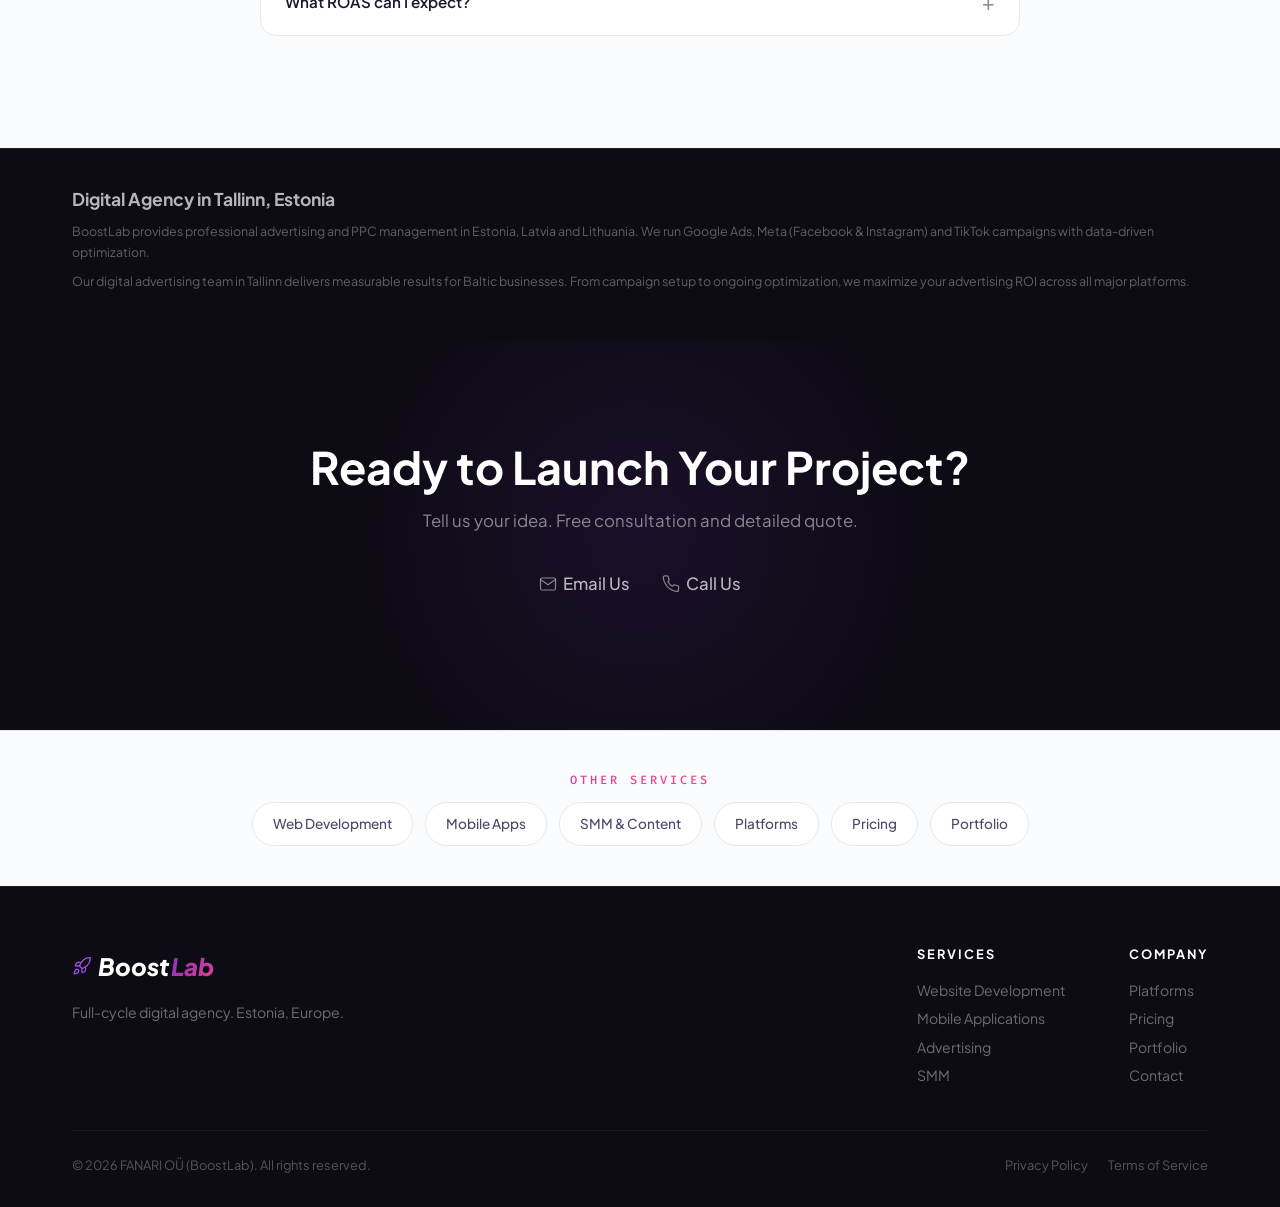
==== commit 7869563e: "Improve SEO metadata and mobile audit fixes" ====
--- a/advertising.html
+++ b/advertising.html
@@ -51,7 +51,7 @@
 <nav><div class="nav-inner">
   <a href="/" class="nav-logo"><svg width="20" height="20" class="logo-svg-icon"><use href="#i-rocket"/></svg><span class="logo-boost">Boost</span><span class="logo-lab">Lab</span></a>
   <ul class="nav-links">
-    <li class="nav-dropdown"><a href="#" data-i="nav.services">Services</a><div class="nav-dd-menu"><div class="nav-dd-inner"><a href="/web-development.html" data-i="nav.dd.web">Web Development</a><a href="/mobile-apps.html" data-i="nav.dd.mobile">Mobile Apps</a><a href="/advertising.html" data-i="nav.dd.ads">Advertising & PPC</a><a href="/smm-marketing.html" data-i="nav.dd.smm">SMM & Content</a></div></div></li>
+    <li class="nav-dropdown"><a href="/#services" data-i="nav.services">Services</a><div class="nav-dd-menu"><div class="nav-dd-inner"><a href="/web-development.html" data-i="nav.dd.web">Web Development</a><a href="/mobile-apps.html" data-i="nav.dd.mobile">Mobile Apps</a><a href="/advertising.html" data-i="nav.dd.ads">Advertising & PPC</a><a href="/smm-marketing.html" data-i="nav.dd.smm">SMM & Content</a></div></div></li>
     <li><a href="/platforms.html" data-i="nav.platforms">Platforms</a></li>
     <li><a href="/pricing.html" data-i="nav.pricing">Pricing</a></li>
     <li><a href="/portfolio.html" data-i="nav.portfolio">Portfolio</a></li>
--- a/style.css
+++ b/style.css
@@ -48,9 +48,9 @@
 
 /* === TYPOGRAPHY === */
 h1, h2, h3, h4 { color: var(--text-dark); font-weight: 700; line-height: 1.15 }
-h1 { font-size: clamp(2rem, 4vw, 3rem); letter-spacing: -1.5px }
-h2 { font-size: clamp(1.8rem, 3.5vw, 2.8rem); letter-spacing: -1px }
-h3 { font-size: 1.25rem; letter-spacing: -0.3px }
+h1 { font-size: clamp(2rem, 4vw, 3rem); letter-spacing: 0 }
+h2 { font-size: clamp(1.8rem, 3.5vw, 2.8rem); letter-spacing: 0 }
+h3 { font-size: 1.25rem; letter-spacing: 0 }
 
 /* === LAYOUT === */
 .container { max-width: var(--max-w); margin: 0 auto; padding: 0 32px }
@@ -138,11 +138,11 @@
     max-width: var(--max-w); margin: 0 auto; padding: 0 32px;
     height: 100%; display: flex; align-items: center; justify-content: space-between;
 }
-.nav-logo { display: flex; align-items: center; gap: 2px; font-size: 1.5rem; font-weight: 800; letter-spacing: -0.5px; font-style: italic; text-decoration: none; overflow: visible }
+.nav-logo { display: flex; align-items: center; gap: 2px; font-size: 1.5rem; font-weight: 800; letter-spacing: 0; font-style: italic; text-decoration: none; overflow: visible }
 .logo-icon { font-style: normal; font-size: 1.3rem; margin-right: 4px }
 .logo-boost { color: var(--text-dark) }
 .logo-lab { background: linear-gradient(135deg, #7B2FBE, #E84393); -webkit-background-clip: text; -webkit-text-fill-color: transparent; background-clip: text; padding-right: 2px }
-.footer-logo { display: flex; align-items: center; gap: 2px; font-size: 1.5rem; font-weight: 800; letter-spacing: -0.5px; font-style: italic; margin-bottom: 16px }
+.footer-logo { display: flex; align-items: center; gap: 2px; font-size: 1.5rem; font-weight: 800; letter-spacing: 0; font-style: italic; margin-bottom: 16px }
 .footer-logo .logo-boost { color: #fff }
 .footer-logo .logo-icon { font-style: normal; font-size: 1.3rem; margin-right: 4px }
 
@@ -239,8 +239,23 @@
 }
 .hero-sub { font-size: 1.05rem; color: var(--text-body); max-width: 520px; margin-bottom: 20px; line-height: 1.6; font-weight: 400 }
 .hero-buttons { display: flex; gap: 12px; flex-wrap: wrap; margin-bottom: 28px }
+.hero-proof {
+    display: flex; flex-wrap: wrap; gap: 8px;
+    margin: -8px 0 28px;
+}
+.hero-proof span {
+    display: inline-flex; align-items: center; gap: 8px;
+    min-height: 34px; padding: 7px 12px;
+    border: 1px solid var(--border); border-radius: 999px;
+    background: rgba(255,255,255,0.78); color: var(--text-body);
+    font-size: 0.78rem; font-weight: 600;
+}
+.hero-proof span::before {
+    content: ''; width: 6px; height: 6px; border-radius: 50%;
+    background: var(--purple);
+}
 .hero-stats { display: flex; gap: 32px }
-.stat-num { font-size: 1.5rem; font-weight: 800; color: var(--text-dark); letter-spacing: -1px }
+.stat-num { font-size: 1.5rem; font-weight: 800; color: var(--text-dark); letter-spacing: 0 }
 .stat-label { font-size: 0.8rem; color: var(--text-light); font-weight: 500 }
 
 /* Hero floating cards */
@@ -268,7 +283,7 @@
 .trust-inner { text-align: center }
 .trust-label { font-size: 0.8rem; color: var(--text-light); font-weight: 500; text-transform: uppercase; letter-spacing: 2px; margin-bottom: 24px }
 .trust-logos { display: flex; align-items: center; justify-content: center; gap: 48px; flex-wrap: wrap; opacity: 0.3; filter: grayscale(1) }
-.trust-logos span { font-size: 1.3rem; font-weight: 800; letter-spacing: -0.5px; color: var(--text-dark) }
+.trust-logos span { font-size: 1.3rem; font-weight: 800; letter-spacing: 0; color: var(--text-dark) }
 
 /* === SERVICE CARDS === */
 .service-card {
@@ -327,11 +342,99 @@
 .ready-card {
     background: rgba(255,255,255,0.04); border: 1px solid rgba(255,255,255,0.08);
     border-radius: var(--radius); padding: 36px 32px; transition: all 0.4s ease;
+    position: relative; overflow: hidden;
 }
 .ready-card:hover { background: rgba(255,255,255,0.07); border-color: rgba(123,47,190,0.4); transform: translateY(-4px) }
 .ready-emoji { font-size: 2rem; margin-bottom: 16px } /* legacy, now replaced by .ready-icon */
 .ready-card h3 { color: #fff; margin-bottom: 8px; font-size: 1.15rem }
 .ready-card > p { color: rgba(255,255,255,0.5); font-size: 0.88rem; line-height: 1.6; margin-bottom: 20px }
+.platform-preview {
+    height: 142px; margin: -12px -8px 22px; padding: 14px;
+    border: 1px solid rgba(255,255,255,0.1); border-radius: 12px;
+    background:
+        linear-gradient(135deg, rgba(255,255,255,0.12), rgba(255,255,255,0.03)),
+        radial-gradient(circle at 10% 10%, rgba(255,122,0,0.18), transparent 34%),
+        radial-gradient(circle at 90% 12%, rgba(155,79,222,0.28), transparent 34%);
+    box-shadow: inset 0 1px 0 rgba(255,255,255,0.12);
+    position: relative; overflow: hidden;
+}
+.platform-preview::after {
+    content: ''; position: absolute; inset: auto 0 0; height: 46px;
+    background: linear-gradient(to top, rgba(15,23,42,0.44), transparent);
+    pointer-events: none;
+}
+.preview-top { display: flex; gap: 5px; margin-bottom: 12px }
+.preview-top span { width: 7px; height: 7px; border-radius: 50%; background: rgba(255,255,255,0.42) }
+.preview-search, .preview-cta, .preview-match {
+    height: 14px; border-radius: 999px;
+    background: rgba(255,255,255,0.22); border: 1px solid rgba(255,255,255,0.08);
+}
+.preview-products { display: grid; grid-template-columns: repeat(3, 1fr); gap: 8px; margin-bottom: 10px }
+.preview-products i {
+    height: 46px; border-radius: 9px; display: block;
+    background: linear-gradient(160deg, rgba(255,255,255,0.3), rgba(255,255,255,0.08));
+}
+.preview-chart { display: flex; align-items: end; gap: 6px; height: 34px }
+.preview-chart b { width: 18%; border-radius: 6px 6px 0 0; background: var(--gradient); opacity: 0.92 }
+.preview-chart b:nth-child(1) { height: 42% }
+.preview-chart b:nth-child(2) { height: 72% }
+.preview-chart b:nth-child(3) { height: 54% }
+.preview-chart b:nth-child(4) { height: 88% }
+.preview-car {
+    width: 82%; height: 44px; margin: 4px auto 12px; border-radius: 24px 24px 10px 10px;
+    background: linear-gradient(135deg, rgba(255,255,255,0.86), rgba(255,255,255,0.28));
+    position: relative;
+}
+.preview-car::before, .preview-car::after {
+    content: ''; position: absolute; bottom: -6px; width: 18px; height: 18px;
+    border-radius: 50%; background: #111827; border: 4px solid rgba(255,255,255,0.45);
+}
+.preview-car::before { left: 18px }
+.preview-car::after { right: 18px }
+.preview-calendar { display: grid; grid-template-columns: repeat(6, 1fr); gap: 5px; margin-bottom: 12px }
+.preview-calendar i { height: 22px; border-radius: 6px; background: rgba(255,255,255,0.18) }
+.preview-calendar i:nth-child(3), .preview-calendar i:nth-child(4) { background: rgba(255,122,0,0.7) }
+.preview-ticket-card {
+    width: 60%; height: 76px; border-radius: 12px; padding: 12px; float: left;
+    background: rgba(255,255,255,0.88); color: #111827;
+}
+.preview-ticket-card span { display: block; height: 8px; border-radius: 99px; background: rgba(17,24,39,0.2); margin-bottom: 8px }
+.preview-ticket-card span:nth-child(2) { width: 62% }
+.preview-ticket-card em {
+    display: block; width: 26px; height: 26px; margin-top: 7px;
+    background: repeating-linear-gradient(45deg, #111827 0 3px, transparent 3px 6px);
+}
+.preview-seatmap { margin-left: 66%; display: grid; grid-template-columns: repeat(2, 1fr); gap: 5px }
+.preview-seatmap i { height: 14px; border-radius: 5px; background: rgba(255,255,255,0.2) }
+.preview-seatmap i:nth-child(3), .preview-seatmap i:nth-child(6) { background: rgba(155,79,222,0.75) }
+.preview-map {
+    height: 86px; border-radius: 10px; margin-bottom: 10px; position: relative;
+    background:
+        linear-gradient(35deg, transparent 47%, rgba(255,255,255,0.28) 48% 52%, transparent 53%),
+        linear-gradient(130deg, transparent 42%, rgba(255,255,255,0.22) 43% 47%, transparent 48%),
+        rgba(255,255,255,0.08);
+}
+.preview-map i {
+    position: absolute; width: 14px; height: 14px; border-radius: 50% 50% 50% 0;
+    background: var(--orange); transform: rotate(-45deg); box-shadow: 0 0 0 4px rgba(255,122,0,0.16);
+}
+.preview-map i:nth-child(1) { left: 22%; top: 28% }
+.preview-map i:nth-child(2) { left: 58%; top: 48% }
+.preview-map i:nth-child(3) { left: 76%; top: 22%; background: var(--purple-light) }
+.preview-listing, .preview-filter { display: flex; gap: 7px }
+.preview-listing span, .preview-filter b { height: 12px; border-radius: 99px; background: rgba(255,255,255,0.18); flex: 1 }
+.preview-profile { display: grid; grid-template-columns: 42px 1fr; gap: 8px; align-items: center; margin-bottom: 12px }
+.preview-profile i { grid-row: span 2; width: 42px; height: 42px; border-radius: 50%; background: linear-gradient(135deg, rgba(255,255,255,0.82), rgba(155,79,222,0.38)) }
+.preview-profile span { height: 10px; border-radius: 99px; background: rgba(255,255,255,0.2) }
+.preview-kanban { display: grid; grid-template-columns: repeat(3, 1fr); gap: 8px; margin-bottom: 12px }
+.preview-kanban b { height: 42px; border-radius: 8px; background: rgba(255,255,255,0.14) }
+.preview-kanban b:nth-child(2) { background: rgba(255,122,0,0.34) }
+.preview-route { display: flex; align-items: center; gap: 10px; margin: 10px 0 18px }
+.preview-route i { width: 28px; height: 28px; border-radius: 50%; background: rgba(255,255,255,0.75) }
+.preview-route span { flex: 1; height: 2px; background: linear-gradient(90deg, var(--orange), var(--purple-light)); position: relative }
+.preview-route span::after { content: ''; position: absolute; right: -2px; top: -4px; border-left: 8px solid var(--purple-light); border-top: 5px solid transparent; border-bottom: 5px solid transparent }
+.preview-trips { display: grid; grid-template-columns: repeat(3, 1fr); gap: 8px; margin-bottom: 12px }
+.preview-trips b { height: 48px; border-radius: 9px; background: linear-gradient(160deg, rgba(255,255,255,0.26), rgba(255,255,255,0.08)) }
 .ready-price {
     font-size: 1.6rem; font-weight: 800;
     background: var(--gradient); -webkit-background-clip: text; -webkit-text-fill-color: transparent; background-clip: text;
@@ -367,7 +470,7 @@
     padding: 6px 14px; border-radius: 0 0 8px 8px; text-transform: uppercase; letter-spacing: 1px;
 }
 .price-tier { font-size: 0.8rem; font-weight: 700; text-transform: uppercase; letter-spacing: 2px; color: var(--purple); margin-bottom: 8px }
-.price-value { font-size: 2.4rem; font-weight: 800; color: var(--text-dark); letter-spacing: -1px; margin-bottom: 4px }
+.price-value { font-size: 2.4rem; font-weight: 800; color: var(--text-dark); letter-spacing: 0; margin-bottom: 4px }
 .price-desc { font-size: 0.88rem; color: var(--text-light); margin-bottom: 24px; line-height: 1.6 }
 .price-features { margin-bottom: 28px }
 .price-btn { display: block; text-align: center; padding: 13px; border-radius: var(--radius-sm); font-weight: 600; font-size: 0.9rem; transition: all 0.3s }
@@ -507,6 +610,41 @@
 }
 .support-cta-box h3 { font-size: 1.4rem; margin-bottom: 12px }
 .support-cta-box > p { color: var(--text-light); font-size: 0.92rem; margin-bottom: 24px; line-height: 1.6 }
+
+/* === GROWTH PLATFORM === */
+.growth-platform { background: var(--bg-white); border-top: 1px solid var(--border); border-bottom: 1px solid var(--border) }
+.growth-layout { display: grid; grid-template-columns: 1.15fr 0.85fr; gap: 48px; align-items: center }
+.growth-points { display: flex; flex-wrap: wrap; gap: 8px; margin-top: -24px }
+.growth-points span {
+    display: inline-flex; align-items: center; gap: 8px;
+    padding: 8px 12px; border-radius: 50px;
+    background: var(--gradient-subtle); border: 1px solid rgba(123,47,190,0.1);
+    color: var(--purple); font-size: 0.78rem; font-weight: 700;
+}
+.growth-points span::before {
+    content: ''; width: 6px; height: 6px; border-radius: 50%;
+    background: var(--gradient);
+}
+.growth-card {
+    background: var(--bg-white); border: 1px solid var(--border); border-radius: var(--radius);
+    padding: 32px; box-shadow: var(--shadow); position: relative; overflow: hidden;
+}
+.growth-card::before {
+    content: ''; position: absolute; inset: 0 0 auto; height: 3px;
+    background: var(--gradient);
+}
+.growth-card-top {
+    display: flex; justify-content: space-between; align-items: center; gap: 16px;
+    margin-bottom: 18px;
+}
+.growth-domain { color: var(--text-dark); font-size: 1.25rem; font-weight: 800 }
+.growth-status {
+    padding: 5px 10px; border-radius: 50px;
+    background: rgba(123,47,190,0.08); color: var(--purple);
+    font-size: 0.7rem; font-weight: 700; text-transform: uppercase; letter-spacing: 1px;
+    white-space: nowrap;
+}
+.growth-card p { color: var(--text-light); font-size: 0.92rem; line-height: 1.7 }
 
 /* === PROCESS === */
 .process-step { text-align: center; padding: 28px 20px }
@@ -584,6 +722,7 @@
     .grid-3 { grid-template-columns: repeat(2, 1fr) }
     .grid-4 { grid-template-columns: repeat(2, 1fr) }
     .support-layout { grid-template-columns: 1fr }
+    .growth-layout { grid-template-columns: 1fr; gap: 28px }
 }
 @media (max-width: 768px) {
 
@@ -630,6 +769,9 @@
     .step-num { font-size: 2.5rem }
     .support-layout { gap: 24px }
     .support-cta-box { padding: 24px }
+    .growth-card { padding: 24px 20px }
+    .growth-card-top { flex-direction: column; align-items: flex-start; gap: 8px }
+    .growth-points { margin-top: -12px }
     .footer-cols { flex-direction: column; gap: 24px }
     .footer-top { gap: 24px }
     .addon-prices { flex-direction: row; gap: 16px }
@@ -646,6 +788,20 @@
 }
 @media (max-width: 480px) {
     .grid-4 { grid-template-columns: 1fr }
+}
+@media (max-width: 520px) {
+    body[data-page="platforms"] .dark-section .grid-3 { grid-template-columns: 1fr; gap: 16px }
+    body[data-page="platforms"] .page-hero-sub,
+    body[data-page="platforms"] .section-title,
+    body[data-page="platforms"] .section-desc {
+        max-width: calc(100vw - 32px);
+        overflow-wrap: break-word;
+    }
+    body[data-page="platforms"] .page-hero-badges { gap: 8px }
+    body[data-page="platforms"] .page-hero-badge { font-size: 0.72rem; padding: 6px 12px }
+    body[data-page="platforms"] .ready-card { min-width: 0; max-width: calc(100vw - 32px) }
+    body[data-page="platforms"] .platform-preview { height: 132px; margin: -8px -4px 18px }
+    body[data-page="platforms"] .ready-card { padding: 18px 16px }
 }
 /* === MOBILE FIXES (priority overrides) === */
 @media (max-width: 768px) {
@@ -722,7 +878,7 @@
 @media (max-width: 520px) {
     .grid-3.keep-3 { grid-template-columns: repeat(3, 1fr) !important; gap: 6px; overflow-x: visible }
     .keep-3 .price-card, .keep-3 .smm-card { padding: 12px 6px; min-width: 0 }
-    .keep-3 .price-value { font-size: 1rem; letter-spacing: -0.5px }
+    .keep-3 .price-value { font-size: 1rem; letter-spacing: 0 }
     .keep-3 .price-tier { font-size: 0.55rem; letter-spacing: 0.5px }
     .keep-3 .price-desc { font-size: 0.6rem; margin-bottom: 8px; line-height: 1.3 }
     .keep-3 .price-features li { font-size: 0.6rem; padding: 2px 0; gap: 4px }
@@ -858,4 +1014,186 @@
     .faq-q { padding: 16px; font-size: 0.88rem }
     .faq-a-inner { padding: 0 16px 16px; font-size: 0.82rem }
     .nav-dd-menu { display: none !important }
-}+}
+
+/* === SMALL INTERFACE POLISH === */
+@media (max-width: 1024px) {
+    .hero-proof { justify-content: center }
+}
+
+@media (max-width: 768px) {
+    .hero-proof { margin-bottom: 24px }
+    .hero-proof span { flex: 1 1 100%; justify-content: center }
+}
+
+@media (max-width: 520px) {
+    .top-banner {
+        min-height: 70px;
+        padding: 8px 40px 8px 16px;
+        font-size: 0.72rem;
+        line-height: 1.35;
+        gap: 8px;
+    }
+    .top-banner span { max-width: 220px }
+    .top-banner a { white-space: nowrap }
+    .banner-close { right: 8px }
+    .has-banner nav { top: 70px }
+    .has-banner .mob-menu { top: calc(var(--nav-h) + 70px) }
+    .has-banner .page-hero { padding-top: calc(var(--nav-h) + 102px) }
+    .nav-inner { min-width: 0 }
+    .nav-logo { min-width: 0; font-size: 1rem }
+    .nav-right { flex-shrink: 1; min-width: 0; gap: 4px }
+    .burger { padding: 3px }
+    .burger span { width: 18px }
+    .nav-cta {
+        max-width: 92px;
+        padding: 7px 8px;
+        font-size: 0.68rem;
+        white-space: normal;
+        line-height: 1.15;
+        text-align: center;
+    }
+    .page-hero h1,
+    .page-hero-sub,
+    .page-hero-badge,
+    .btn {
+        overflow-wrap: anywhere;
+        word-break: normal;
+    }
+    .page-hero h1 { max-width: 300px; font-size: 2rem }
+    .page-hero-sub { max-width: 300px }
+    .page-hero-badges {
+        display: grid;
+        grid-template-columns: 1fr 1fr;
+        gap: 8px;
+        max-width: 300px;
+    }
+    .page-hero-badge {
+        justify-content: center;
+        text-align: center;
+        min-width: 0;
+        white-space: normal;
+    }
+    .page-hero-badge:nth-child(3) { grid-column: 1 / -1 }
+    .page-hero .btn { max-width: 220px; justify-content: center }
+    .cookie-banner {
+        align-items: flex-start;
+        padding: 14px 16px;
+    }
+    .cookie-text { max-width: 100%; font-size: 0.78rem }
+    .cookie-btns { width: 100%; justify-content: flex-start }
+    .cookie-accept, .cookie-decline { padding: 10px 22px }
+    .hero { overflow: hidden }
+    .hero .container {
+        display: block;
+        width: 100%;
+        max-width: 100%;
+        padding-left: 16px;
+        padding-right: 16px;
+    }
+    .hero-text {
+        width: 100%;
+        max-width: 100%;
+        margin: 0 auto;
+        flex: none;
+    }
+    .hero-visual { display: none }
+    .hero h1 {
+        max-width: 250px;
+        margin-left: auto;
+        margin-right: auto;
+        font-size: 1.22rem;
+        overflow-wrap: anywhere;
+    }
+    .gradient-text { display: block; max-width: 250px; margin-left: auto; margin-right: auto }
+    .hero-sub {
+        max-width: 250px;
+        margin-left: auto;
+        margin-right: auto;
+        overflow-wrap: anywhere;
+    }
+    .hero-buttons { width: 100%; max-width: 260px; margin-left: auto; margin-right: auto; flex-direction: column }
+    .hero-buttons .btn { width: 100%; min-width: 0; justify-content: center }
+    .hero-proof { max-width: 260px; margin-left: auto; margin-right: auto }
+    .hero-stats { max-width: 260px; margin-left: auto; margin-right: auto; gap: 18px; justify-content: center; flex-wrap: wrap }
+    .stat-num { font-size: 1.35rem }
+    .stat-label { font-size: 0.68rem }
+    .trust-label { max-width: 300px; margin-left: auto; margin-right: auto; font-size: 0.68rem; letter-spacing: 2px; padding: 0 16px; white-space: normal }
+    .trust-logos { max-width: 100%; overflow: hidden }
+    .section-title,
+    .section-desc {
+        max-width: 300px;
+        overflow-wrap: anywhere;
+    }
+    .service-card p,
+    .ready-card > p,
+    .case-desc,
+    .seo-text p,
+    .growth-card p,
+    .support-cta-box p {
+        overflow-wrap: anywhere;
+    }
+    .grid-2,
+    .grid-3,
+    .grid-4,
+    .case-study,
+    .case-info,
+    .case-visual,
+    .ready-card,
+    .price-card,
+    .smm-card {
+        min-width: 0;
+    }
+    .case-study {
+        width: 100%;
+        max-width: 100%;
+        overflow: hidden;
+        padding: 24px 16px;
+    }
+    .case-study > *,
+    .case-info > *,
+    .case-visual > * {
+        max-width: 100%;
+    }
+    .case-info h3,
+    .case-desc,
+    .case-feat,
+    .case-metric-label,
+    .case-metric-val {
+        overflow-wrap: anywhere;
+    }
+    .case-browser { max-width: 100% }
+    .case-meta-grid { grid-template-columns: repeat(2, minmax(0, 1fr)) }
+    .keep-3 > * { min-width: 0 }
+    .keep-3 .price-card,
+    .keep-3 .smm-card {
+        overflow: hidden;
+    }
+    .keep-3 .price-value { font-size: 0.95rem }
+    .keep-3 .price-desc,
+    .keep-3 .price-features li span,
+    .keep-3 .smm-card > p,
+    .keep-3 .smm-features li {
+        overflow-wrap: anywhere;
+    }
+    body[data-page="portfolio"] .case-desc,
+    body[data-page="portfolio"] .case-info h3 {
+        max-width: 290px;
+    }
+    body[data-page="platforms"] .page-hero-sub,
+    body[data-page="platforms"] .section-title,
+    body[data-page="platforms"] .section-desc {
+        max-width: 290px;
+        overflow-wrap: anywhere;
+    }
+    body[data-page="platforms"] .dark-section .grid-3 { justify-items: start }
+    body[data-page="platforms"] .dark-section .section-title {
+        max-width: 260px;
+        font-size: 1.45rem;
+    }
+    body[data-page="platforms"] .dark-section .section-desc { max-width: 290px }
+    body[data-page="platforms"] .page-hero-badges { gap: 8px }
+    body[data-page="platforms"] .page-hero-badge { font-size: 0.72rem; padding: 6px 12px }
+    body[data-page="platforms"] .ready-card { width: 100%; max-width: 100%; overflow: hidden }
+    body[data-page="platforms"] .platform-preview { max-width: 100%; overflow: hidden }
+}
